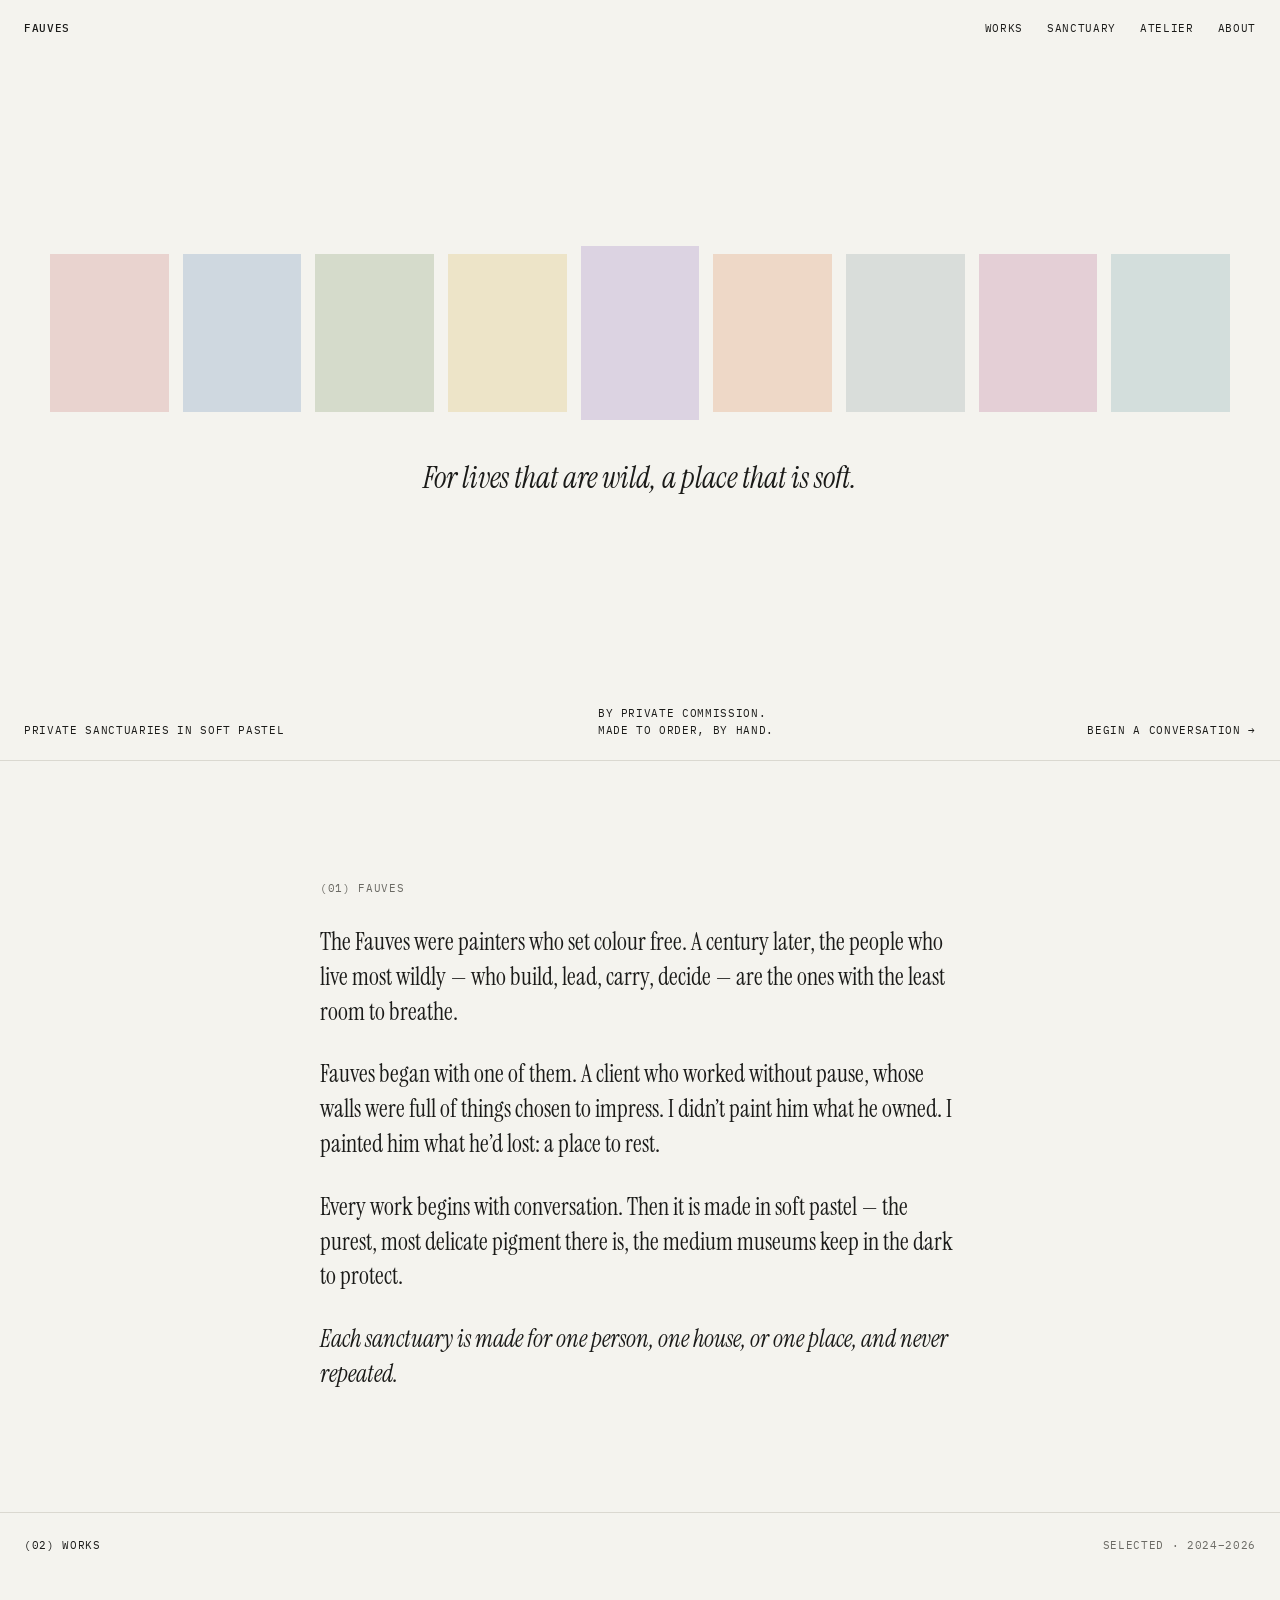
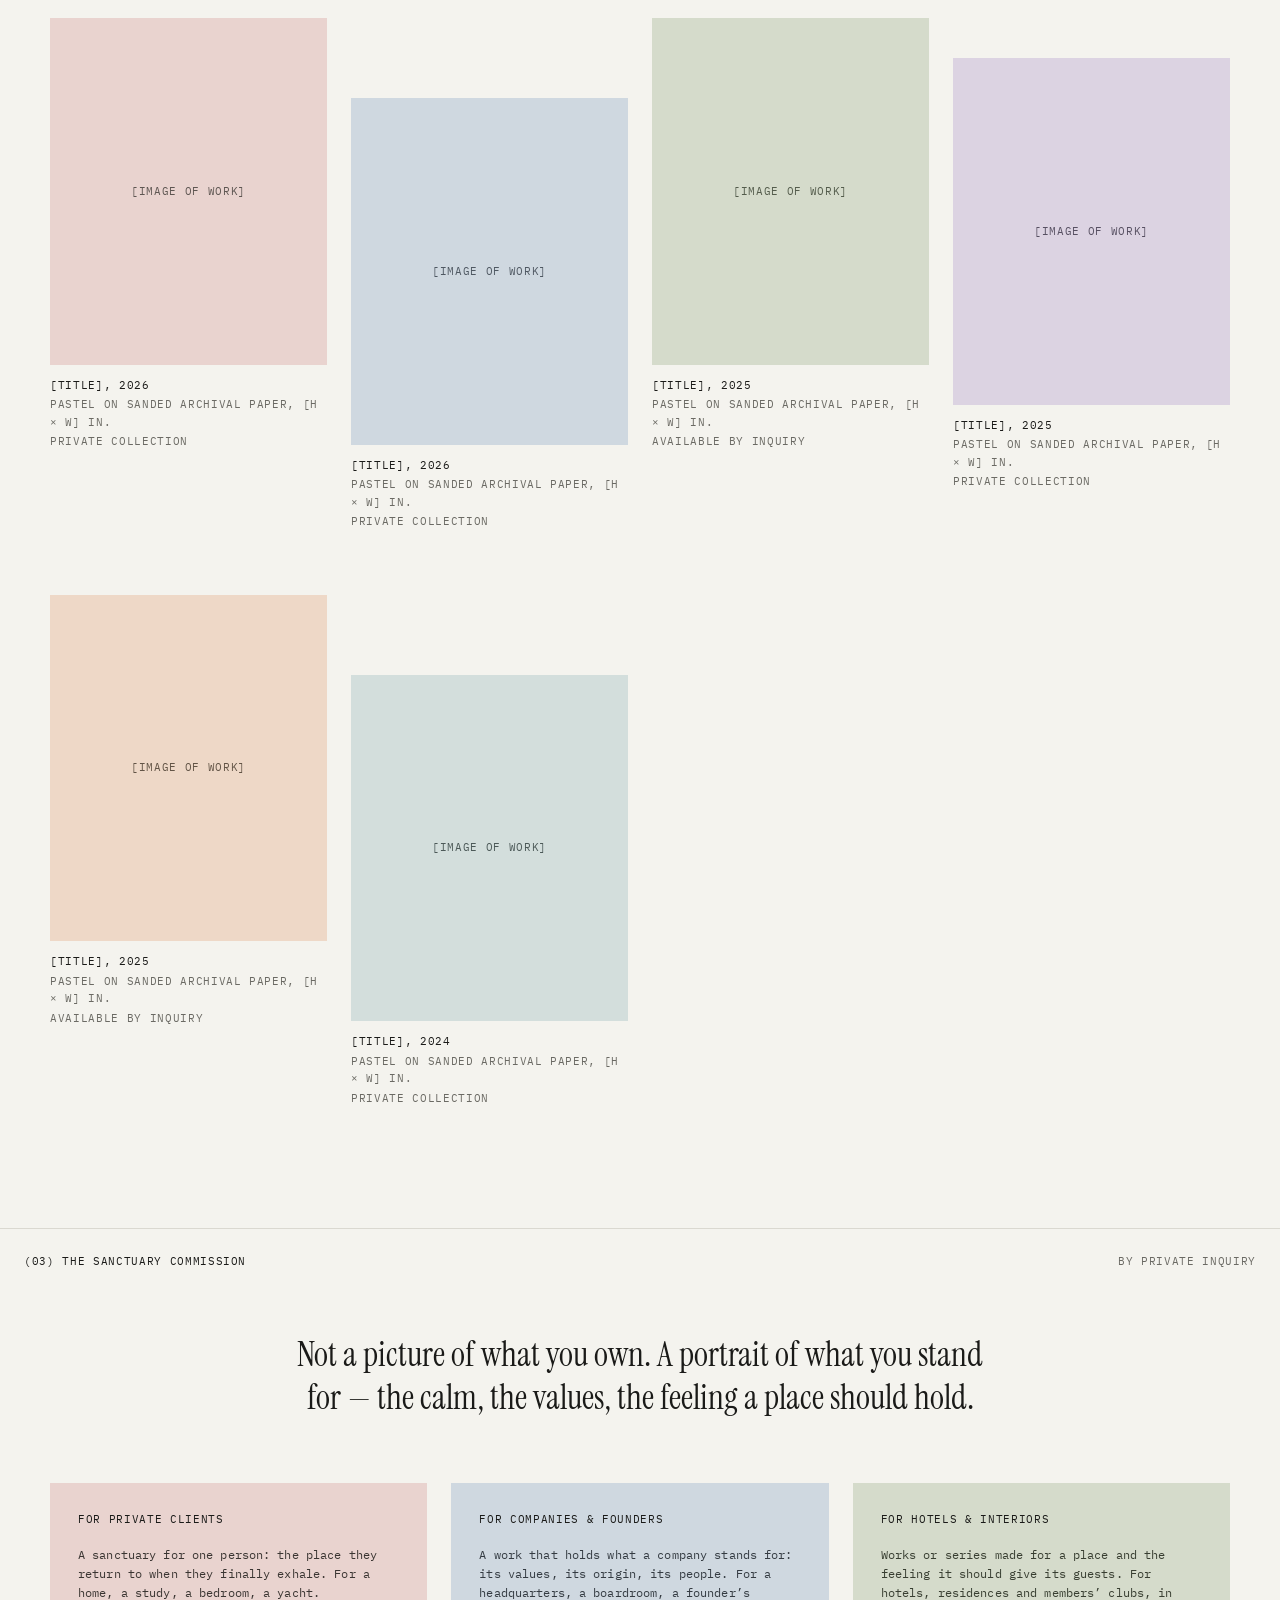
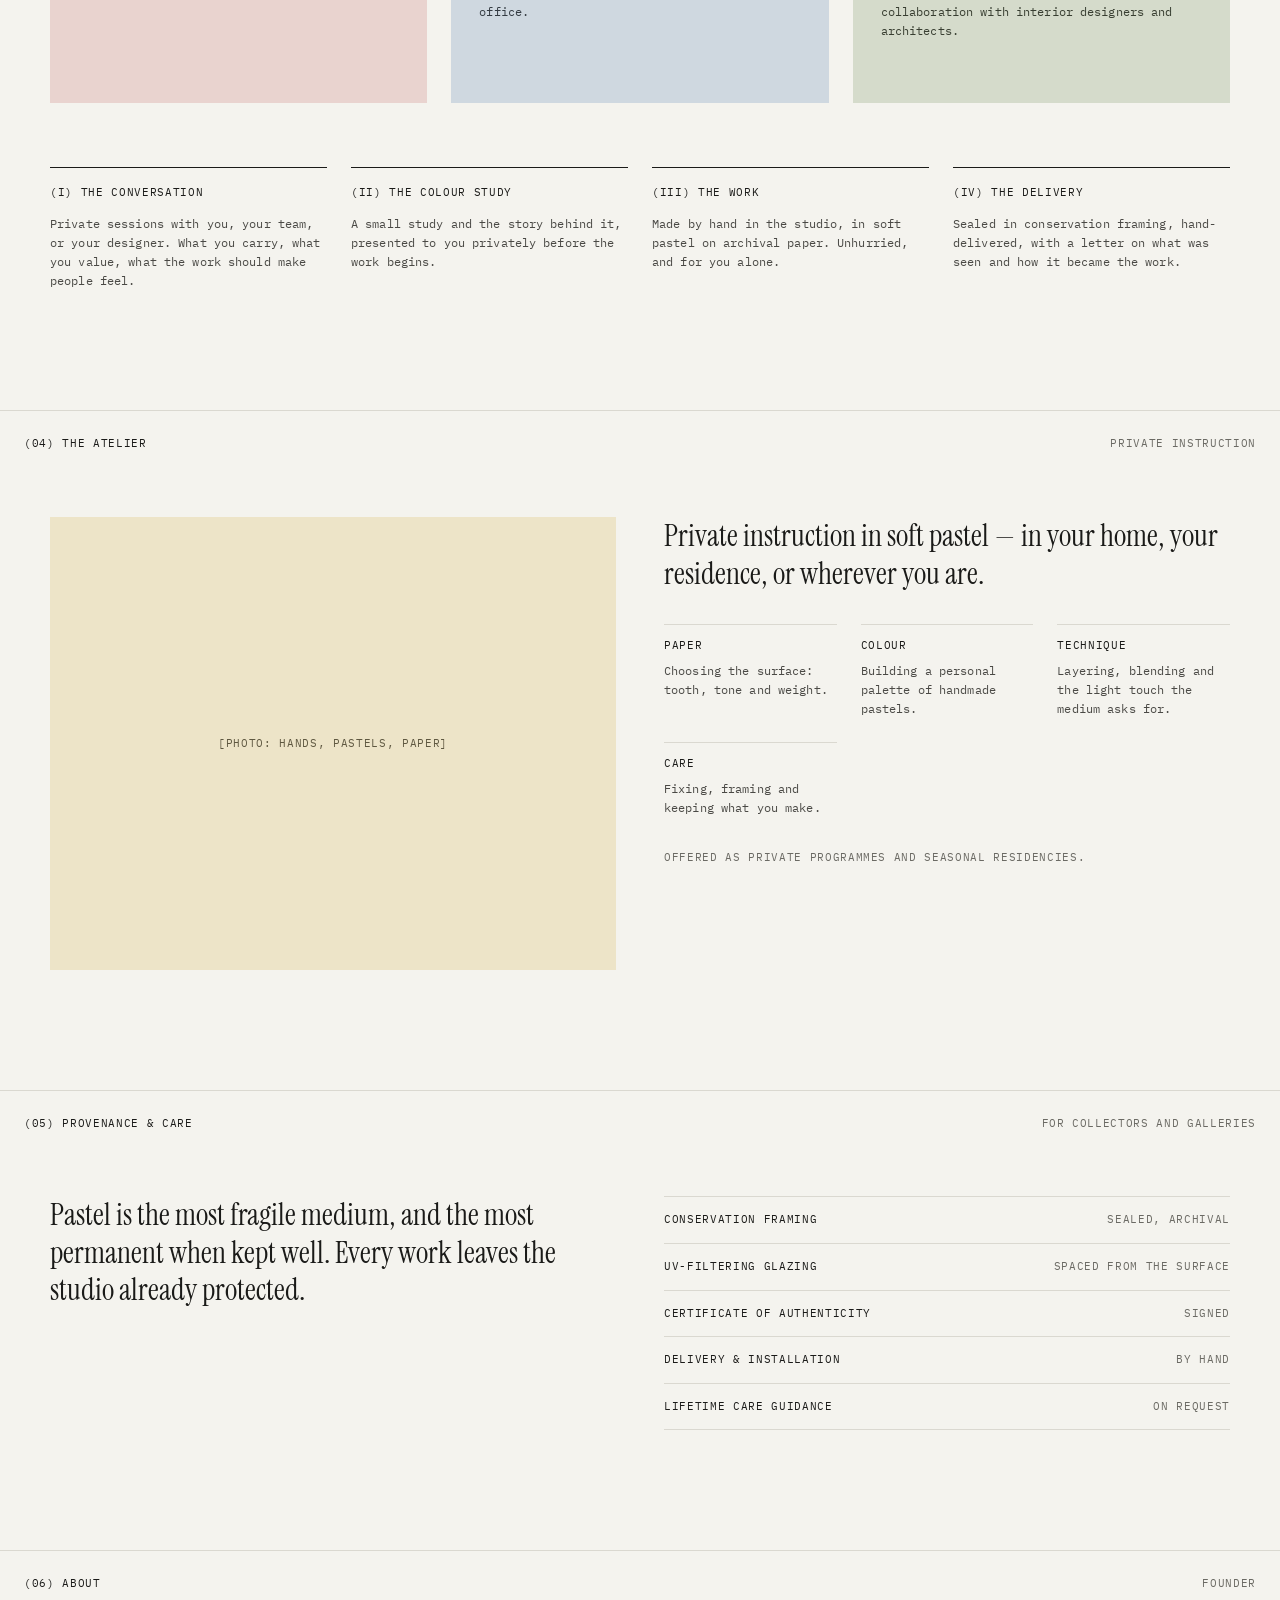
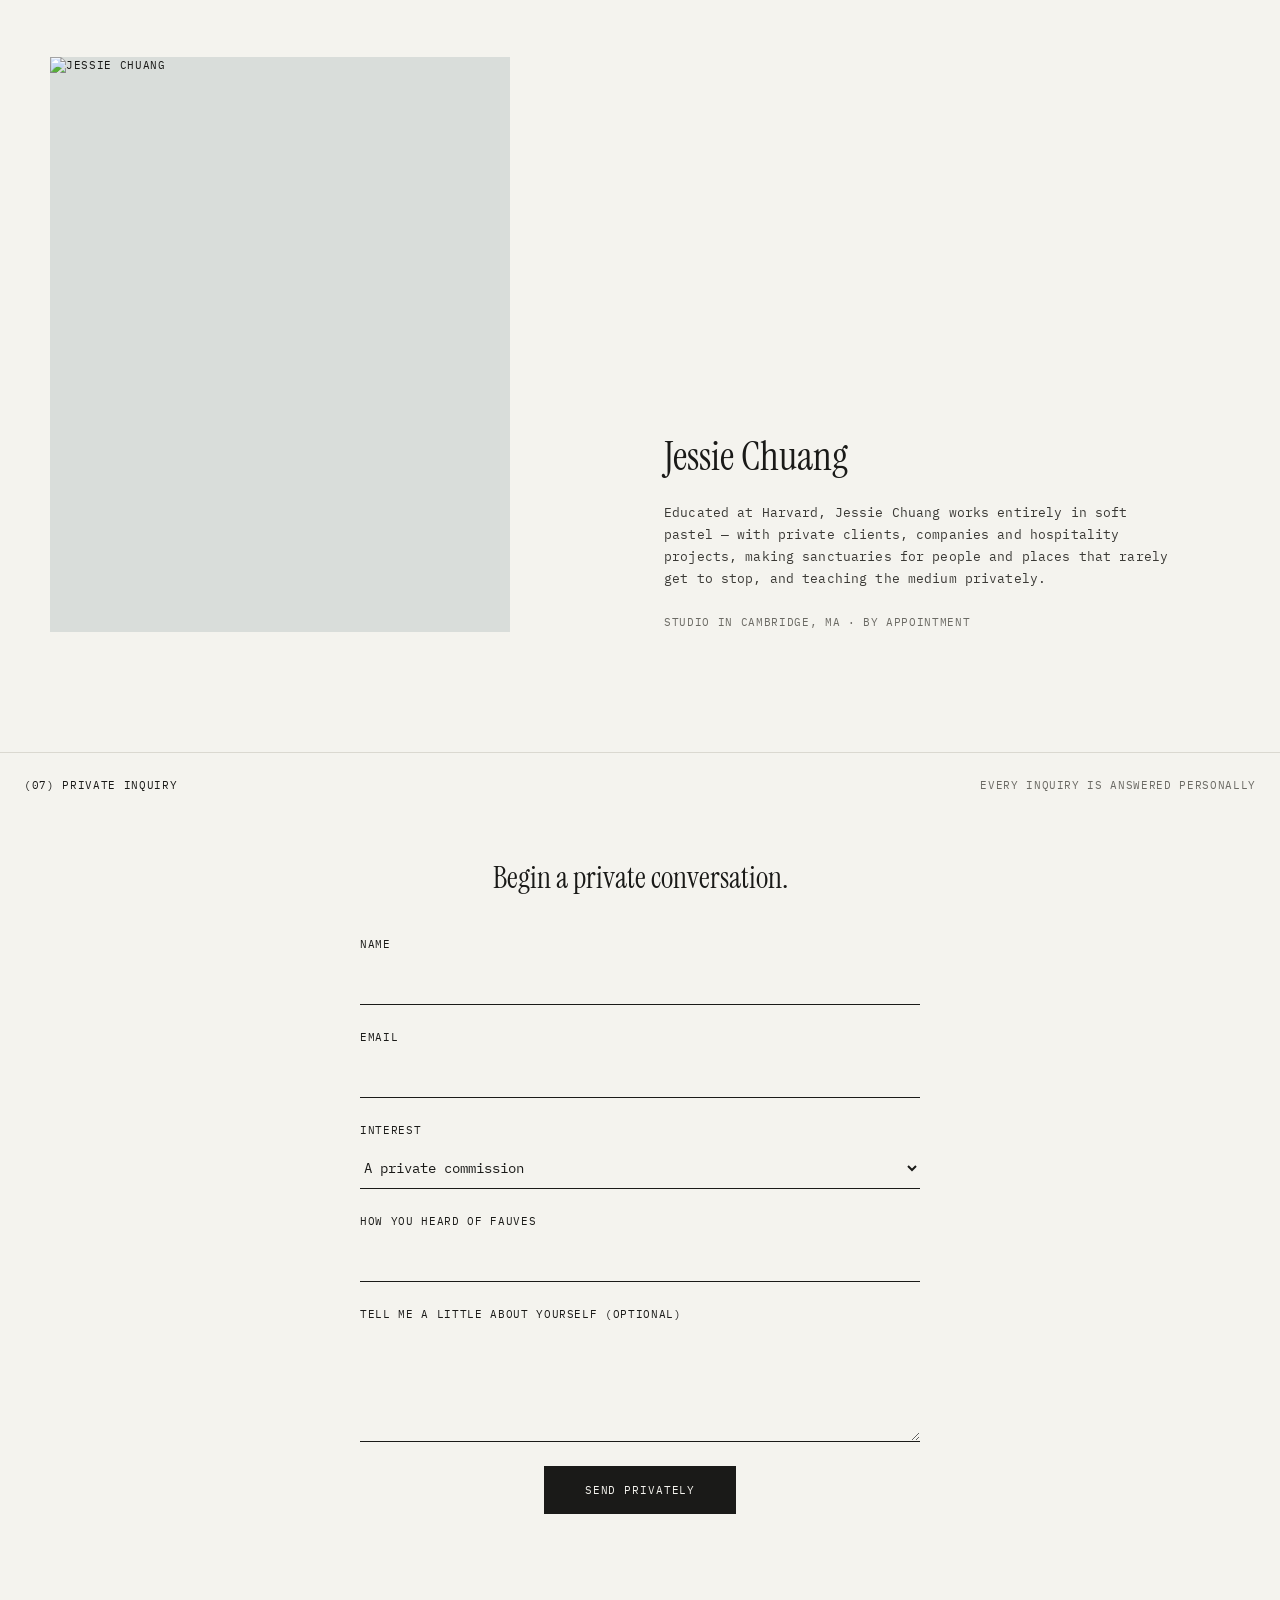
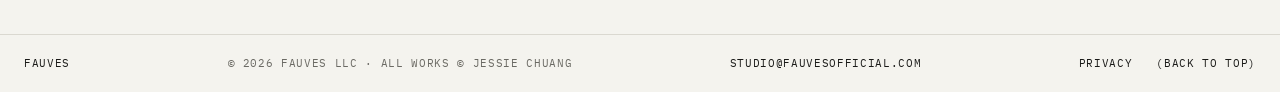
==== index.html @ 4abb0150 "Add files via upload" ====
<!doctype html>
<html lang="en">
<head>
<meta charset="utf-8">
<meta name="viewport" content="width=device-width, initial-scale=1">
<title>Fauves — Private sanctuaries in soft pastel</title>
<meta name="description" content="Fauves creates private sanctuaries in soft pastel, made by hand for people and places that rarely get to stop. By private commission. Studio in Cambridge, MA.">
<meta property="og:title" content="Fauves — Private sanctuaries in soft pastel">
<meta property="og:description" content="For lives that are wild, a place that is soft.">
<meta property="og:url" content="https://fauvesofficial.com">
<link rel="preconnect" href="https://fonts.googleapis.com">
<link rel="preconnect" href="https://fonts.gstatic.com" crossorigin>
<link rel="stylesheet" href="https://fonts.googleapis.com/css2?family=IBM+Plex+Mono:wght@400;500&amp;family=Instrument+Serif:ital@0;1&amp;display=swap">
<style>
body{margin:0;background:#F4F3EE}
html{scroll-behavior:smooth}
a{color:#1A1A18;text-decoration:none}a:hover{color:#6B6A64}
input,textarea,select{font:inherit;color:inherit}
input:focus,textarea:focus,select:focus{outline:1px solid #1A1A18;outline-offset:2px}
</style>
</head>
<body>
<div style="background: #F4F3EE; color: #1A1A18; font-family: 'IBM Plex Mono', ui-monospace, monospace; font-size: 11px; letter-spacing: 0.06em; text-transform: uppercase; line-height: 1.6; -webkit-font-smoothing: antialiased">

<!-- HERO -->
<header id="top" style="min-height: 760px; box-sizing: border-box; padding: 20px 24px; display: flex; flex-direction: column; justify-content: space-between; gap: 48px">
<nav aria-label="Primary" style="display: flex; flex-wrap: wrap; justify-content: space-between; align-items: center; gap: 16px">
<a href="#top" style="font-weight: 500">Fauves</a>
<div style="display: flex; flex-wrap: wrap; gap: 24px">
<a href="#works">Works</a>
<a href="#sanctuary">Sanctuary</a>
<a href="#atelier">Atelier</a>
<a href="#about">About</a>
</div>
</nav>

<div style="display: flex; flex-direction: column; align-items: center; gap: 40px">
<div style="width: 100%; max-width: 1180px; overflow-x: auto">
<div aria-label="Selected works" style="display: grid; grid-template-columns: repeat(9, minmax(72px, 1fr)); gap: 14px; align-items: center; min-width: 760px">
<div style="aspect-ratio: 3 / 4; background: #E9D3CF"></div>
<div style="aspect-ratio: 3 / 4; background: #CFD8E0"></div>
<div style="aspect-ratio: 3 / 4; background: #D5DBCB"></div>
<div style="aspect-ratio: 3 / 4; background: #EDE4C8"></div>
<div style="aspect-ratio: 3 / 4.4; background: #DCD3E2"></div>
<div style="aspect-ratio: 3 / 4; background: #EED8C7"></div>
<div style="aspect-ratio: 3 / 4; background: #D9DDDA"></div>
<div style="aspect-ratio: 3 / 4; background: #E4CFD6"></div>
<div style="aspect-ratio: 3 / 4; background: #D3DEDC"></div>
</div>
</div>
<p style="margin: 0; font-family: 'Instrument Serif', Georgia, serif; font-style: italic; font-size: 30px; letter-spacing: 0; text-transform: none; line-height: 1.2; text-align: center">For lives that are wild, a place that is soft.</p>
</div>

<div style="display: flex; flex-wrap: wrap; justify-content: space-between; align-items: flex-end; gap: 16px">
<span>Private sanctuaries in soft pastel</span>
<span style="max-width: 260px">By private commission.<br>Made to order, by hand.</span>
<a href="#inquire">Begin a conversation →</a>
</div>
</header>

<!-- STATEMENT -->
<section aria-labelledby="statement-h" style="border-top: 1px solid #DAD8D0; padding: 120px 24px; display: flex; justify-content: center">
<div style="max-width: 640px; display: flex; flex-direction: column; gap: 28px; text-transform: none; letter-spacing: 0; font-family: 'Instrument Serif', Georgia, serif; font-size: 24px; line-height: 1.45">
<h2 id="statement-h" style="margin: 0; font-family: 'IBM Plex Mono', monospace; font-size: 11px; font-weight: 400; letter-spacing: 0.06em; text-transform: uppercase; color: #6B6A64">(01) Fauves</h2>
<p style="margin: 0">The Fauves were painters who set colour free. A century later, the people who live most wildly — who build, lead, carry, decide — are the ones with the least room to breathe.</p>
<p style="margin: 0">Fauves began with one of them. A client who worked without pause, whose walls were full of things chosen to impress. I didn’t paint him what he owned. I painted him what he’d lost: a place to rest.</p>
<p style="margin: 0">Every work begins with conversation. Then it is made in soft pastel — the purest, most delicate pigment there is, the medium museums keep in the dark to protect.</p>
<p style="margin: 0; font-style: italic">Each sanctuary is made for one person, one house, or one place, and never repeated.</p>
</div>
</section>

<!-- WORKS -->
<section id="works" aria-labelledby="works-h" style="border-top: 1px solid #DAD8D0; padding: 24px 24px 120px; display: flex; flex-direction: column; gap: 64px">
<div style="display: flex; justify-content: space-between; flex-wrap: wrap; gap: 16px">
<h2 id="works-h" style="margin: 0; font-size: 11px; font-weight: 400">(02) Works</h2>
<span style="color: #6B6A64">Selected · 2024–2026</span>
</div>
<div style="display: grid; grid-template-columns: repeat(auto-fit, minmax(240px, 1fr)); gap: 64px 24px; max-width: 1180px; width: 100%; margin: 0 auto">
<figure style="margin: 0; display: flex; flex-direction: column; gap: 12px"><div style="aspect-ratio: 4 / 5; background: #E9D3CF; display: flex; align-items: center; justify-content: center; color: #5E5652">[Image of work]</div><figcaption style="display: flex; flex-direction: column; gap: 2px"><span>[Title], 2026</span><span style="color: #6B6A64">Pastel on sanded archival paper, [H × W] in.</span><span style="color: #6B6A64">Private Collection</span></figcaption></figure>
<figure style="margin: 0; display: flex; flex-direction: column; gap: 12px; padding-top: 80px"><div style="aspect-ratio: 4 / 5; background: #CFD8E0; display: flex; align-items: center; justify-content: center; color: #4F5862">[Image of work]</div><figcaption style="display: flex; flex-direction: column; gap: 2px"><span>[Title], 2026</span><span style="color: #6B6A64">Pastel on sanded archival paper, [H × W] in.</span><span style="color: #6B6A64">Private Collection</span></figcaption></figure>
<figure style="margin: 0; display: flex; flex-direction: column; gap: 12px"><div style="aspect-ratio: 4 / 5; background: #D5DBCB; display: flex; align-items: center; justify-content: center; color: #545C4C">[Image of work]</div><figcaption style="display: flex; flex-direction: column; gap: 2px"><span>[Title], 2025</span><span style="color: #6B6A64">Pastel on sanded archival paper, [H × W] in.</span><span style="color: #6B6A64">Available by inquiry</span></figcaption></figure>
<figure style="margin: 0; display: flex; flex-direction: column; gap: 12px; padding-top: 40px"><div style="aspect-ratio: 4 / 5; background: #DCD3E2; display: flex; align-items: center; justify-content: center; color: #575062">[Image of work]</div><figcaption style="display: flex; flex-direction: column; gap: 2px"><span>[Title], 2025</span><span style="color: #6B6A64">Pastel on sanded archival paper, [H × W] in.</span><span style="color: #6B6A64">Private Collection</span></figcaption></figure>
<figure style="margin: 0; display: flex; flex-direction: column; gap: 12px"><div style="aspect-ratio: 4 / 5; background: #EED8C7; display: flex; align-items: center; justify-content: center; color: #625446">[Image of work]</div><figcaption style="display: flex; flex-direction: column; gap: 2px"><span>[Title], 2025</span><span style="color: #6B6A64">Pastel on sanded archival paper, [H × W] in.</span><span style="color: #6B6A64">Available by inquiry</span></figcaption></figure>
<figure style="margin: 0; display: flex; flex-direction: column; gap: 12px; padding-top: 80px"><div style="aspect-ratio: 4 / 5; background: #D3DEDC; display: flex; align-items: center; justify-content: center; color: #4C5958">[Image of work]</div><figcaption style="display: flex; flex-direction: column; gap: 2px"><span>[Title], 2024</span><span style="color: #6B6A64">Pastel on sanded archival paper, [H × W] in.</span><span style="color: #6B6A64">Private Collection</span></figcaption></figure>
</div>
</section>

<!-- SANCTUARY COMMISSION -->
<section id="sanctuary" aria-labelledby="sanctuary-h" style="border-top: 1px solid #DAD8D0; padding: 24px 24px 120px; display: flex; flex-direction: column; gap: 64px">
<div style="display: flex; justify-content: space-between; flex-wrap: wrap; gap: 16px">
<h2 id="sanctuary-h" style="margin: 0; font-size: 11px; font-weight: 400">(03) The Sanctuary Commission</h2>
<span style="color: #6B6A64">By private inquiry</span>
</div>
<p style="margin: 0 auto; max-width: 720px; text-align: center; font-family: 'Instrument Serif', Georgia, serif; font-size: 34px; line-height: 1.25; letter-spacing: 0; text-transform: none">Not a picture of what you own. A portrait of what you stand for — the calm, the values, the feeling a place should hold.</p>
<div style="max-width: 1180px; width: 100%; margin: 0 auto; display: grid; grid-template-columns: repeat(auto-fit, minmax(260px, 1fr)); gap: 24px">
<div style="background: #E9D3CF; padding: 28px; display: flex; flex-direction: column; gap: 16px; min-height: 220px; box-sizing: border-box"><span>For Private Clients</span><span style="text-transform: none; letter-spacing: 0.01em; font-size: 12px; color: #3A3532">A sanctuary for one person: the place they return to when they finally exhale. For a home, a study, a bedroom, a yacht.</span></div>
<div style="background: #CFD8E0; padding: 28px; display: flex; flex-direction: column; gap: 16px; min-height: 220px; box-sizing: border-box"><span>For Companies &amp; Founders</span><span style="text-transform: none; letter-spacing: 0.01em; font-size: 12px; color: #343B42">A work that holds what a company stands for: its values, its origin, its people. For a headquarters, a boardroom, a founder’s office.</span></div>
<div style="background: #D5DBCB; padding: 28px; display: flex; flex-direction: column; gap: 16px; min-height: 220px; box-sizing: border-box"><span>For Hotels &amp; Interiors</span><span style="text-transform: none; letter-spacing: 0.01em; font-size: 12px; color: #383E31">Works or series made for a place and the feeling it should give its guests. For hotels, residences and members’ clubs, in collaboration with interior designers and architects.</span></div>
</div>
<ol style="list-style: none; margin: 0 auto; padding: 0; max-width: 1180px; width: 100%; display: grid; grid-template-columns: repeat(auto-fit, minmax(220px, 1fr)); gap: 24px">
<li style="border-top: 1px solid #1A1A18; padding-top: 16px; display: flex; flex-direction: column; gap: 12px"><span>(i) The Conversation</span><span style="text-transform: none; letter-spacing: 0.01em; color: #4A4945; font-size: 12px">Private sessions with you, your team, or your designer. What you carry, what you value, what the work should make people feel.</span></li>
<li style="border-top: 1px solid #1A1A18; padding-top: 16px; display: flex; flex-direction: column; gap: 12px"><span>(ii) The Colour Study</span><span style="text-transform: none; letter-spacing: 0.01em; color: #4A4945; font-size: 12px">A small study and the story behind it, presented to you privately before the work begins.</span></li>
<li style="border-top: 1px solid #1A1A18; padding-top: 16px; display: flex; flex-direction: column; gap: 12px"><span>(iii) The Work</span><span style="text-transform: none; letter-spacing: 0.01em; color: #4A4945; font-size: 12px">Made by hand in the studio, in soft pastel on archival paper. Unhurried, and for you alone.</span></li>
<li style="border-top: 1px solid #1A1A18; padding-top: 16px; display: flex; flex-direction: column; gap: 12px"><span>(iv) The Delivery</span><span style="text-transform: none; letter-spacing: 0.01em; color: #4A4945; font-size: 12px">Sealed in conservation framing, hand-delivered, with a letter on what was seen and how it became the work.</span></li>
</ol>
</section>

<!-- ATELIER -->
<section id="atelier" aria-labelledby="atelier-h" style="border-top: 1px solid #DAD8D0; padding: 24px 24px 120px; display: flex; flex-direction: column; gap: 64px">
<div style="display: flex; justify-content: space-between; flex-wrap: wrap; gap: 16px">
<h2 id="atelier-h" style="margin: 0; font-size: 11px; font-weight: 400">(04) The Atelier</h2>
<span style="color: #6B6A64">Private instruction</span>
</div>
<div style="max-width: 1180px; width: 100%; margin: 0 auto; display: grid; grid-template-columns: repeat(auto-fit, minmax(300px, 1fr)); gap: 48px; align-items: start">
<div style="aspect-ratio: 5 / 4; background: #EDE4C8; display: flex; align-items: center; justify-content: center; color: #5F5841">[Photo: hands, pastels, paper]</div>
<div style="display: flex; flex-direction: column; gap: 32px">
<p style="margin: 0; font-family: 'Instrument Serif', Georgia, serif; font-size: 30px; line-height: 1.25; letter-spacing: 0; text-transform: none">Private instruction in soft pastel — in your home, your residence, or wherever you are.</p>
<dl style="margin: 0; display: grid; grid-template-columns: repeat(auto-fit, minmax(160px, 1fr)); gap: 24px">
<div style="border-top: 1px solid #DAD8D0; padding-top: 12px"><dt>Paper</dt><dd style="margin: 6px 0 0; text-transform: none; letter-spacing: 0.01em; color: #4A4945; font-size: 12px">Choosing the surface: tooth, tone and weight.</dd></div>
<div style="border-top: 1px solid #DAD8D0; padding-top: 12px"><dt>Colour</dt><dd style="margin: 6px 0 0; text-transform: none; letter-spacing: 0.01em; color: #4A4945; font-size: 12px">Building a personal palette of handmade pastels.</dd></div>
<div style="border-top: 1px solid #DAD8D0; padding-top: 12px"><dt>Technique</dt><dd style="margin: 6px 0 0; text-transform: none; letter-spacing: 0.01em; color: #4A4945; font-size: 12px">Layering, blending and the light touch the medium asks for.</dd></div>
<div style="border-top: 1px solid #DAD8D0; padding-top: 12px"><dt>Care</dt><dd style="margin: 6px 0 0; text-transform: none; letter-spacing: 0.01em; color: #4A4945; font-size: 12px">Fixing, framing and keeping what you make.</dd></div>
</dl>
<span style="color: #6B6A64">Offered as private programmes and seasonal residencies.</span>
</div>
</div>
</section>

<!-- PROVENANCE & CARE -->
<section id="care" aria-labelledby="care-h" style="border-top: 1px solid #DAD8D0; padding: 24px 24px 120px; display: flex; flex-direction: column; gap: 64px">
<div style="display: flex; justify-content: space-between; flex-wrap: wrap; gap: 16px">
<h2 id="care-h" style="margin: 0; font-size: 11px; font-weight: 400">(05) Provenance &amp; Care</h2>
<span style="color: #6B6A64">For collectors and galleries</span>
</div>
<div style="max-width: 1180px; width: 100%; margin: 0 auto; display: grid; grid-template-columns: repeat(auto-fit, minmax(300px, 1fr)); gap: 48px">
<p style="margin: 0; font-family: 'Instrument Serif', Georgia, serif; font-size: 30px; line-height: 1.25; letter-spacing: 0; text-transform: none">Pastel is the most fragile medium, and the most permanent when kept well. Every work leaves the studio already protected.</p>
<ul style="list-style: none; margin: 0; padding: 0; display: flex; flex-direction: column">
<li style="border-top: 1px solid #DAD8D0; padding: 14px 0; display: flex; justify-content: space-between; gap: 16px"><span>Conservation framing</span><span style="color: #6B6A64; text-align: right">Sealed, archival</span></li>
<li style="border-top: 1px solid #DAD8D0; padding: 14px 0; display: flex; justify-content: space-between; gap: 16px"><span>UV-filtering glazing</span><span style="color: #6B6A64; text-align: right">Spaced from the surface</span></li>
<li style="border-top: 1px solid #DAD8D0; padding: 14px 0; display: flex; justify-content: space-between; gap: 16px"><span>Certificate of authenticity</span><span style="color: #6B6A64; text-align: right">Signed</span></li>
<li style="border-top: 1px solid #DAD8D0; padding: 14px 0; display: flex; justify-content: space-between; gap: 16px"><span>Delivery &amp; installation</span><span style="color: #6B6A64; text-align: right">By hand</span></li>
<li style="border-top: 1px solid #DAD8D0; border-bottom: 1px solid #DAD8D0; padding: 14px 0; display: flex; justify-content: space-between; gap: 16px"><span>Lifetime care guidance</span><span style="color: #6B6A64; text-align: right">On request</span></li>
</ul>
</div>
</section>

<!-- ABOUT -->
<section id="about" aria-labelledby="about-h" style="border-top: 1px solid #DAD8D0; padding: 24px 24px 120px; display: flex; flex-direction: column; gap: 64px">
<div style="display: flex; justify-content: space-between; flex-wrap: wrap; gap: 16px">
<h2 id="about-h" style="margin: 0; font-size: 11px; font-weight: 400">(06) About</h2>
<span style="color: #6B6A64">Founder</span>
</div>
<div style="max-width: 1180px; width: 100%; margin: 0 auto; display: grid; grid-template-columns: repeat(auto-fit, minmax(300px, 1fr)); gap: 48px; align-items: end">
<img src="images/portrait.webp" alt="Jessie Chuang" style="aspect-ratio: 4 / 5; max-width: 460px; width: 100%; object-fit: cover; background: #D9DDDA; display: block">
<div style="display: flex; flex-direction: column; gap: 24px; max-width: 520px">
<p style="margin: 0; font-family: 'Instrument Serif', Georgia, serif; font-size: 40px; line-height: 1.1; letter-spacing: 0; text-transform: none">Jessie Chuang</p>
<p style="margin: 0; text-transform: none; letter-spacing: 0.01em; font-size: 13px; line-height: 1.7; color: #3A3935">Educated at Harvard, Jessie Chuang works entirely in soft pastel — with private clients, companies and hospitality projects, making sanctuaries for people and places that rarely get to stop, and teaching the medium privately.</p>
<span style="color: #6B6A64">Studio in Cambridge, MA · By appointment</span>
</div>
</div>
</section>

<!-- INQUIRE -->
<section id="inquire" aria-labelledby="inquire-h" style="border-top: 1px solid #DAD8D0; padding: 24px 24px 120px; display: flex; flex-direction: column; gap: 64px">
<div style="display: flex; justify-content: space-between; flex-wrap: wrap; gap: 16px">
<h2 id="inquire-h" style="margin: 0; font-size: 11px; font-weight: 400">(07) Private Inquiry</h2>
<span style="color: #6B6A64">Every inquiry is answered personally</span>
</div>
<div style="max-width: 560px; width: 100%; margin: 0 auto; display: flex; flex-direction: column; gap: 40px">
<p style="margin: 0; text-align: center; font-family: 'Instrument Serif', Georgia, serif; font-size: 30px; line-height: 1.25; letter-spacing: 0; text-transform: none">Begin a private conversation.</p>
<!-- Replace YOUR_FORM_ID with the ID from formspree.io to receive inquiries by email -->
<form id="inquiry-form" action="https://formspree.io/f/YOUR_FORM_ID" method="POST" style="display: flex; flex-direction: column; gap: 24px">
<label style="display: flex; flex-direction: column; gap: 8px">Name<input type="text" name="name" autocomplete="name" required style="border: 0; border-bottom: 1px solid #1A1A18; background: transparent; padding: 10px 0; font-size: 14px; text-transform: none; letter-spacing: 0"></label>
<label style="display: flex; flex-direction: column; gap: 8px">Email<input type="email" name="email" autocomplete="email" required style="border: 0; border-bottom: 1px solid #1A1A18; background: transparent; padding: 10px 0; font-size: 14px; text-transform: none; letter-spacing: 0"></label>
<label style="display: flex; flex-direction: column; gap: 8px">Interest<select name="interest" style="border: 0; border-bottom: 1px solid #1A1A18; background: transparent; padding: 10px 0; font-size: 14px; text-transform: none; letter-spacing: 0"><option>A private commission</option><option>A commission for a company</option><option>A hotel, residence or interior project</option><option>The Atelier</option><option>An available work</option><option>Gallery or press</option></select></label>
<label style="display: flex; flex-direction: column; gap: 8px">How you heard of Fauves<input type="text" name="referral" style="border: 0; border-bottom: 1px solid #1A1A18; background: transparent; padding: 10px 0; font-size: 14px; text-transform: none; letter-spacing: 0"></label>
<label style="display: flex; flex-direction: column; gap: 8px">Tell me a little about yourself (optional)<textarea name="message" rows="4" style="border: 0; border-bottom: 1px solid #1A1A18; background: transparent; padding: 10px 0; font-size: 14px; text-transform: none; letter-spacing: 0; resize: vertical"></textarea></label>
<button type="submit" style="align-self: center; min-height: 48px; padding: 0 40px; border: 1px solid #1A1A18; background: #1A1A18; color: #F4F3EE; font-family: 'IBM Plex Mono', monospace; font-size: 11px; letter-spacing: 0.08em; text-transform: uppercase; cursor: pointer">Send privately</button>
</form>
<p id="inquiry-thanks" hidden style="margin: 0; text-align: center; color: #4A4945">Thank you. Your note has been received and will be answered personally.</p>
</div>
</section>

<!-- FOOTER -->
<footer style="border-top: 1px solid #DAD8D0; padding: 20px 24px; display: flex; flex-wrap: wrap; justify-content: space-between; gap: 16px">
<span>Fauves</span>
<span style="color: #6B6A64">© 2026 Fauves LLC · All works © Jessie Chuang</span>
<a href="mailto:studio@fauvesofficial.com">studio@fauvesofficial.com</a>
<div style="display: flex; gap: 24px"><a href="#top">Privacy</a><a href="#top">(Back to top)</a></div>
</footer>

</div>
<script>
(function () {
  var form = document.getElementById('inquiry-form');
  var thanks = document.getElementById('inquiry-thanks');
  if (!form || form.action.indexOf('YOUR_FORM_ID') !== -1) return;
  form.addEventListener('submit', function (e) {
    e.preventDefault();
    fetch(form.action, { method: 'POST', body: new FormData(form), headers: { Accept: 'application/json' } })
      .then(function (r) { if (r.ok) { form.hidden = true; thanks.hidden = false; } else { form.submit(); } })
      .catch(function () { form.submit(); });
  });
})();
</script>
</body>
</html>
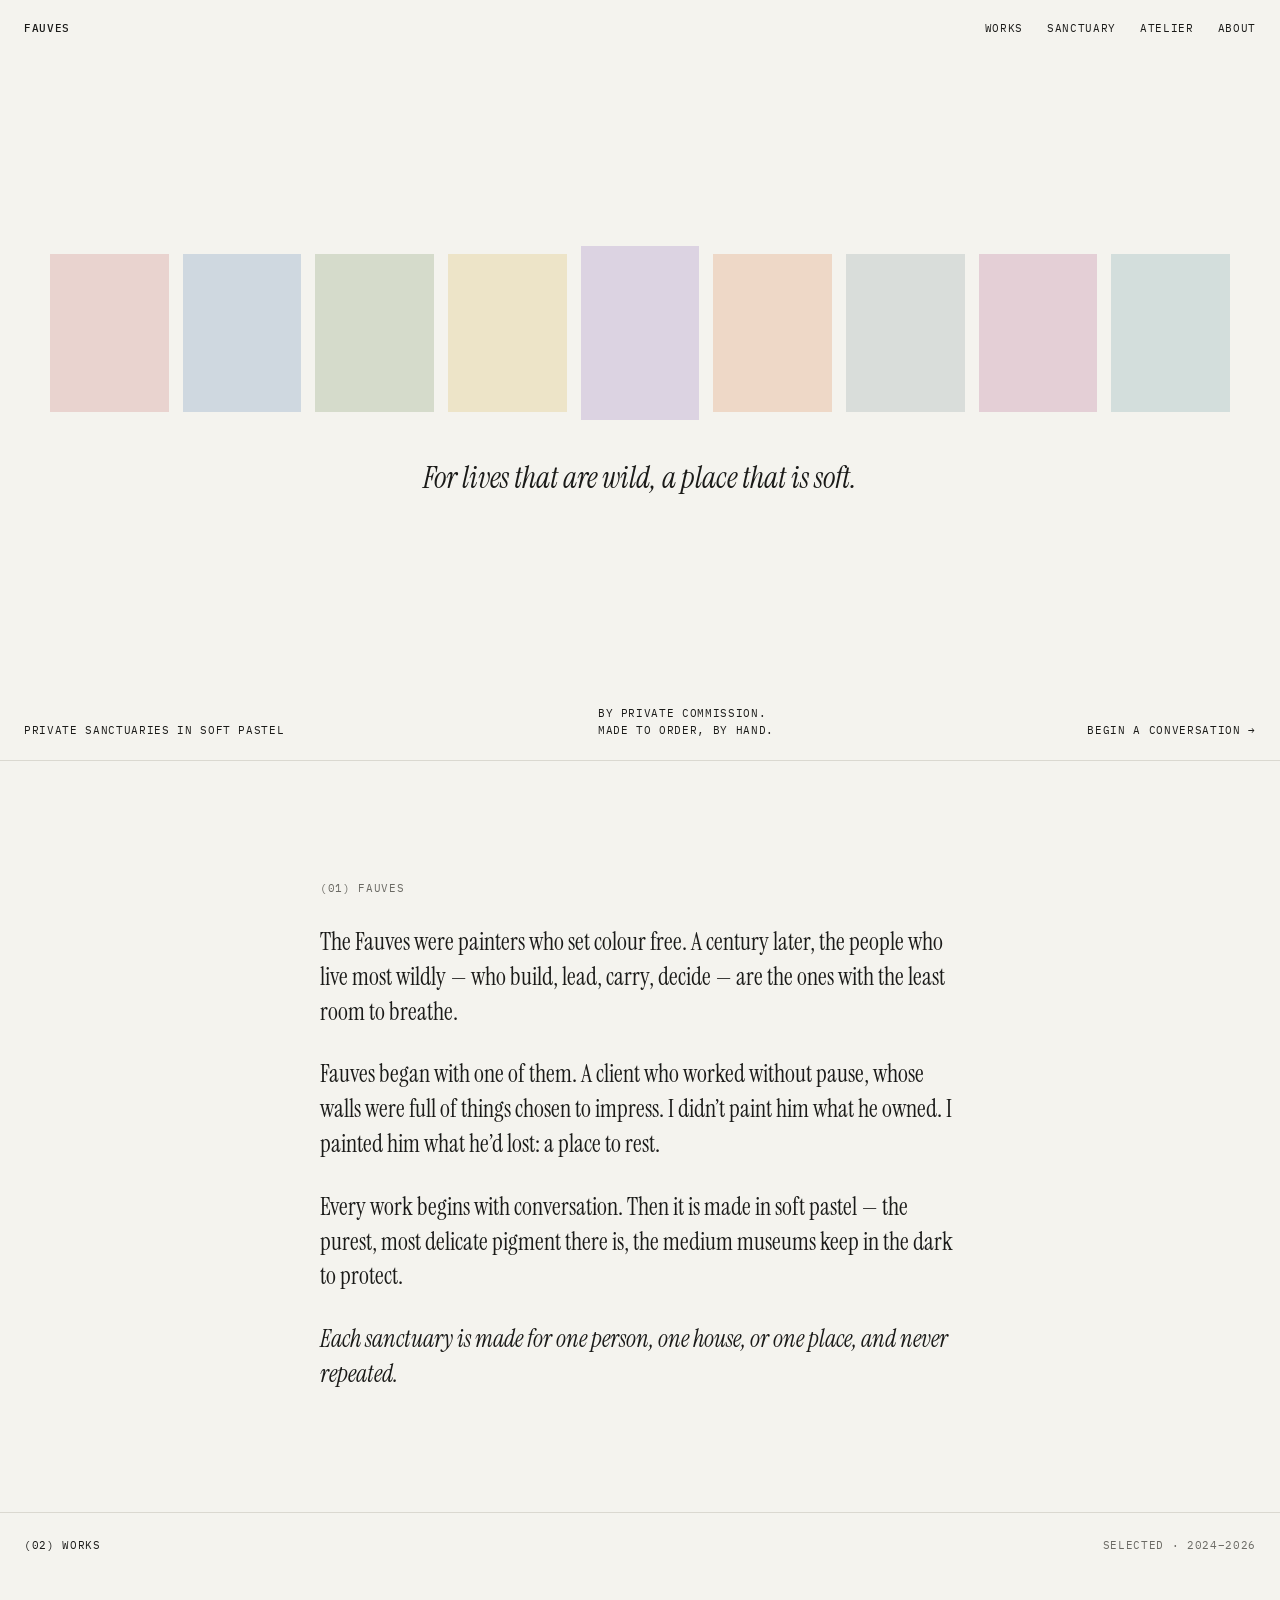
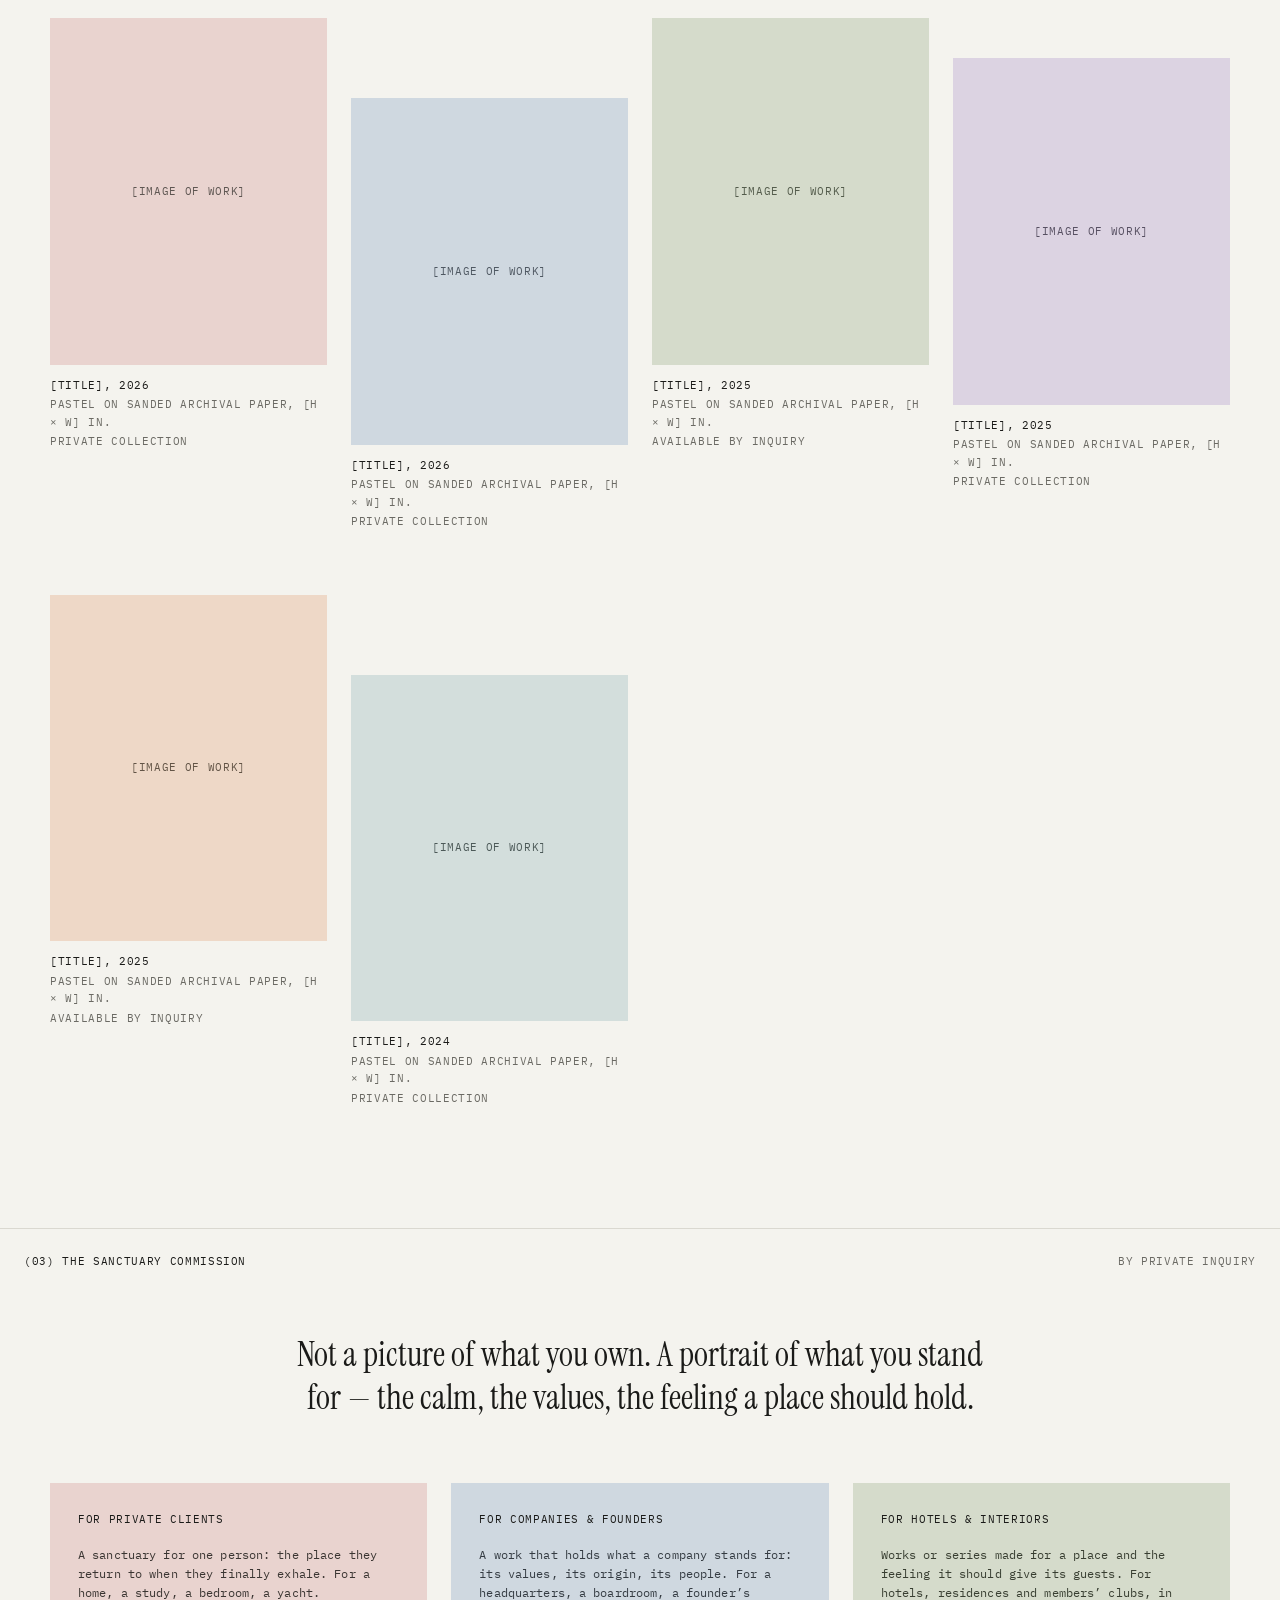
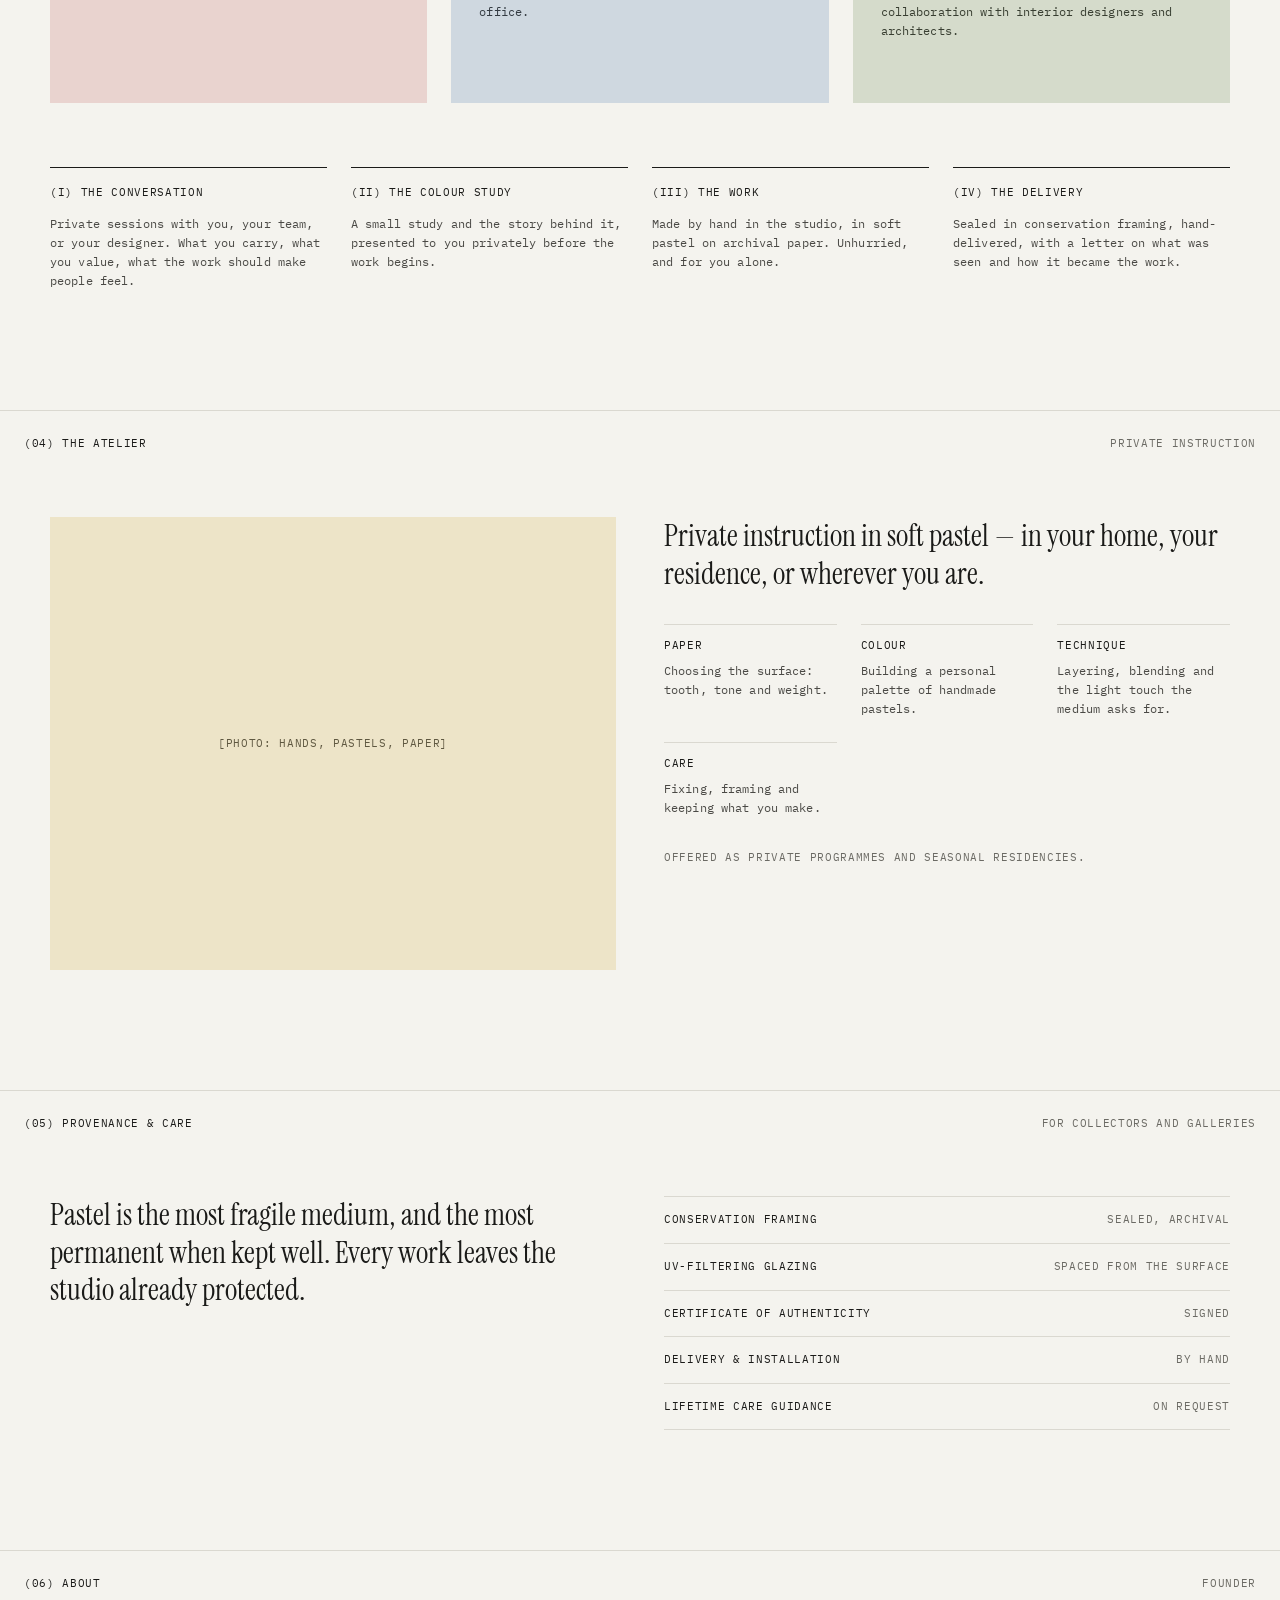
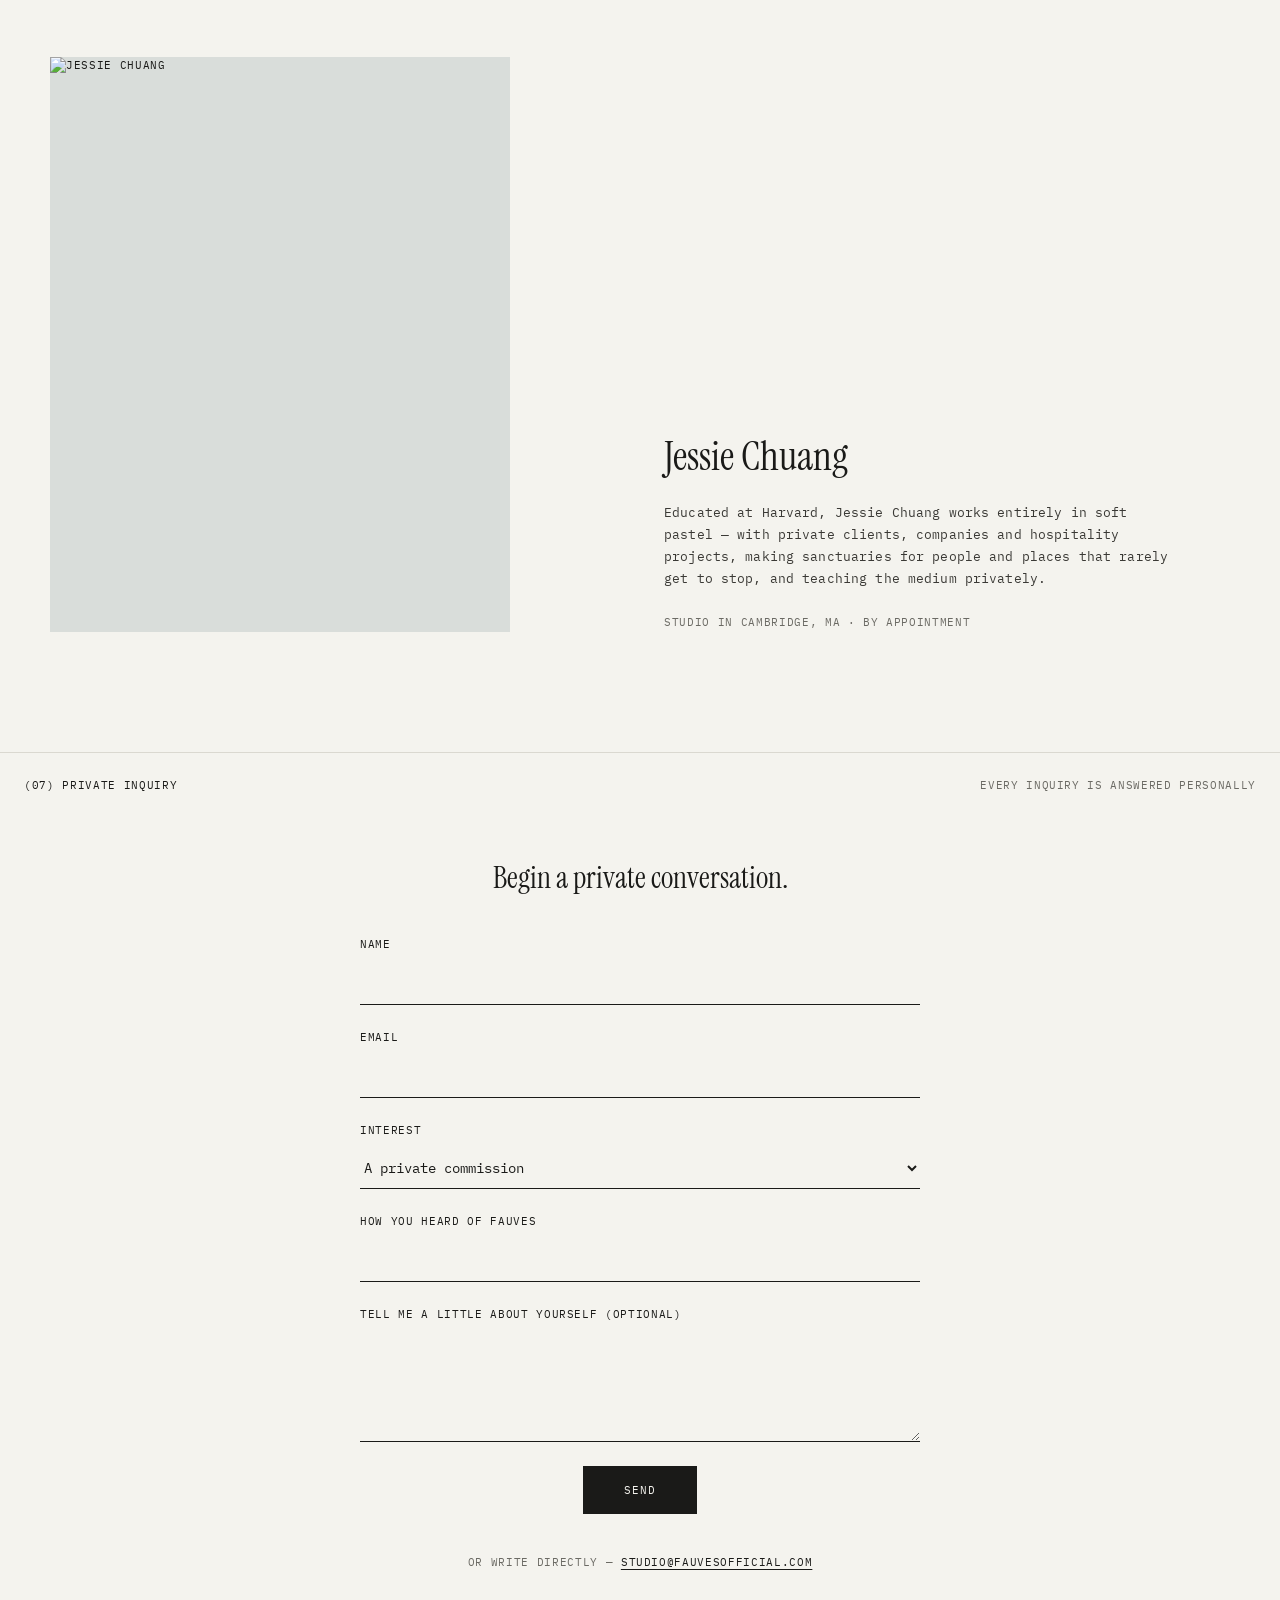
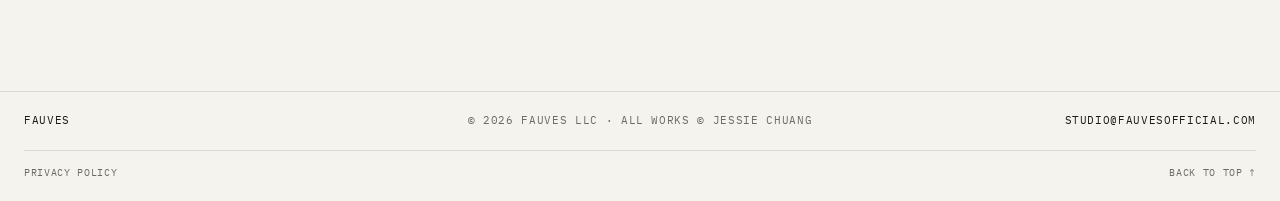
==== commit 1bcdb567: "Add files via upload" ====
--- a/index.html
+++ b/index.html
@@ -175,18 +175,24 @@
 <label style="display: flex; flex-direction: column; gap: 8px">Interest<select name="interest" style="border: 0; border-bottom: 1px solid #1A1A18; background: transparent; padding: 10px 0; font-size: 14px; text-transform: none; letter-spacing: 0"><option>A private commission</option><option>A commission for a company</option><option>A hotel, residence or interior project</option><option>The Atelier</option><option>An available work</option><option>Gallery or press</option></select></label>
 <label style="display: flex; flex-direction: column; gap: 8px">How you heard of Fauves<input type="text" name="referral" style="border: 0; border-bottom: 1px solid #1A1A18; background: transparent; padding: 10px 0; font-size: 14px; text-transform: none; letter-spacing: 0"></label>
 <label style="display: flex; flex-direction: column; gap: 8px">Tell me a little about yourself (optional)<textarea name="message" rows="4" style="border: 0; border-bottom: 1px solid #1A1A18; background: transparent; padding: 10px 0; font-size: 14px; text-transform: none; letter-spacing: 0; resize: vertical"></textarea></label>
-<button type="submit" style="align-self: center; min-height: 48px; padding: 0 40px; border: 1px solid #1A1A18; background: #1A1A18; color: #F4F3EE; font-family: 'IBM Plex Mono', monospace; font-size: 11px; letter-spacing: 0.08em; text-transform: uppercase; cursor: pointer">Send privately</button>
+<button type="submit" style="align-self: center; min-height: 48px; padding: 0 40px; border: 1px solid #1A1A18; background: #1A1A18; color: #F4F3EE; font-family: 'IBM Plex Mono', monospace; font-size: 11px; letter-spacing: 0.08em; text-transform: uppercase; cursor: pointer">Send</button>
 </form>
 <p id="inquiry-thanks" hidden style="margin: 0; text-align: center; color: #4A4945">Thank you. Your note has been received and will be answered personally.</p>
+<p style="margin: 0; text-align: center; color: #6B6A64">Or write directly — <a href="mailto:studio@fauvesofficial.com" style="text-decoration: underline; text-underline-offset: 3px">studio@fauvesofficial.com</a></p>
 </div>
 </section>
 
 <!-- FOOTER -->
-<footer style="border-top: 1px solid #DAD8D0; padding: 20px 24px; display: flex; flex-wrap: wrap; justify-content: space-between; gap: 16px">
-<span>Fauves</span>
-<span style="color: #6B6A64">© 2026 Fauves LLC · All works © Jessie Chuang</span>
-<a href="mailto:studio@fauvesofficial.com">studio@fauvesofficial.com</a>
-<div style="display: flex; gap: 24px"><a href="#top">Privacy</a><a href="#top">(Back to top)</a></div>
+<footer style="border-top: 1px solid #DAD8D0; padding: 0 24px; display: flex; flex-direction: column">
+<div style="padding: 20px 0; display: grid; grid-template-columns: minmax(0, 1fr) auto minmax(0, 1fr); align-items: center; gap: 16px">
+<span style="justify-self: start">Fauves</span>
+<span style="color: #6B6A64; text-align: center">© 2026 Fauves LLC · All works © Jessie Chuang</span>
+<a href="mailto:studio@fauvesofficial.com" style="justify-self: end; text-align: right">studio@fauvesofficial.com</a>
+</div>
+<div style="border-top: 1px solid #DAD8D0; padding: 14px 0 20px; display: flex; flex-wrap: wrap; justify-content: space-between; gap: 16px; font-size: 10px; color: #6B6A64">
+<a href="#top" style="color: #6B6A64">Privacy Policy</a>
+<a href="#top" style="color: #6B6A64">Back to top ↑</a>
+</div>
 </footer>
 
 </div>
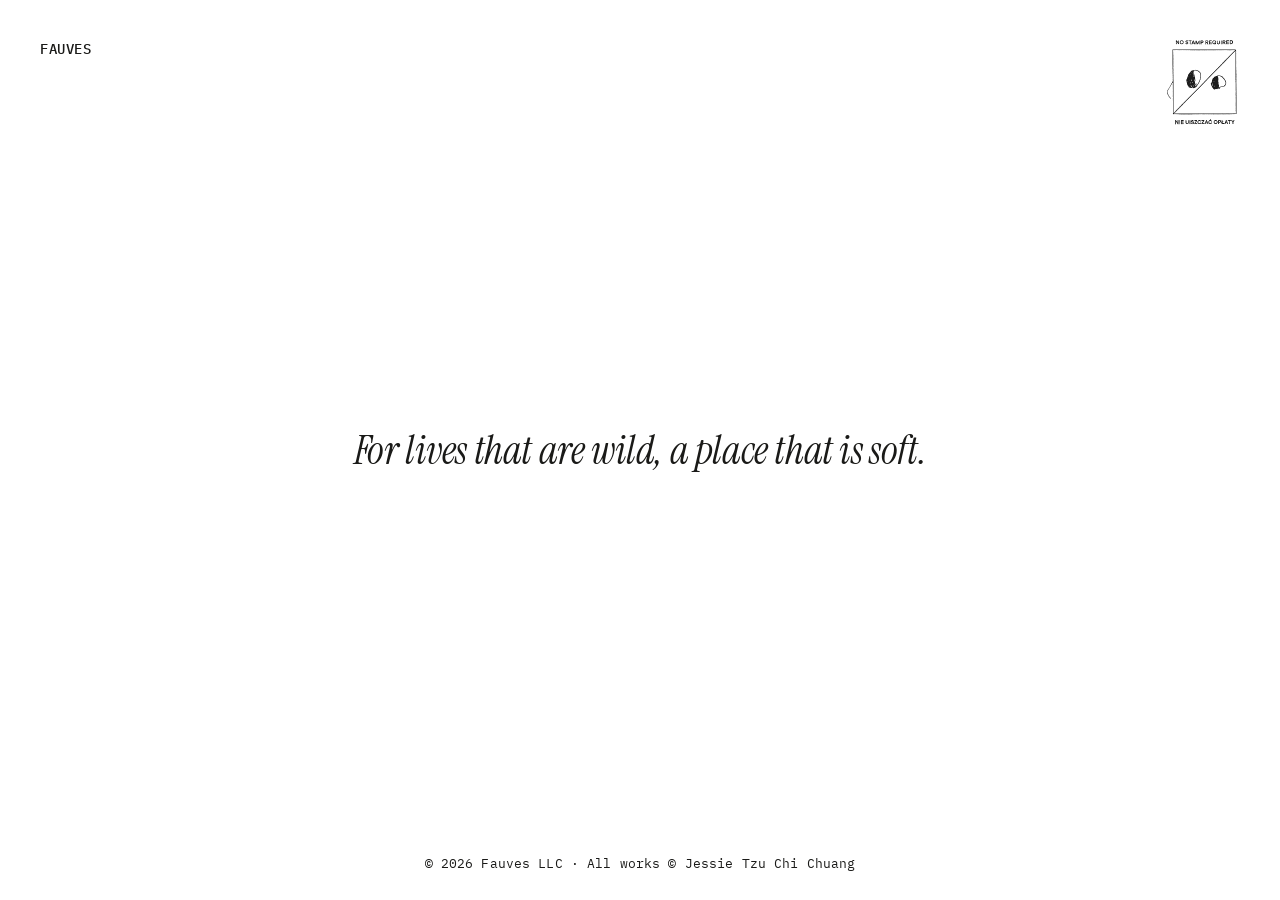
==== commit 25eb8cb6: "Add files via upload" ====
--- a/index.html
+++ b/index.html
@@ -4,210 +4,30 @@
 <meta charset="utf-8">
 <meta name="viewport" content="width=device-width, initial-scale=1">
 <title>Fauves — Private sanctuaries in soft pastel</title>
-<meta name="description" content="Fauves creates private sanctuaries in soft pastel, made by hand for people and places that rarely get to stop. By private commission. Studio in Cambridge, MA.">
-<meta property="og:title" content="Fauves — Private sanctuaries in soft pastel">
-<meta property="og:description" content="For lives that are wild, a place that is soft.">
-<meta property="og:url" content="https://fauvesofficial.com">
+<meta name="description" content="Fauves creates private sanctuaries in soft pastel. By invitation or introduction. Studio in Cambridge, MA.">
 <link rel="preconnect" href="https://fonts.googleapis.com">
 <link rel="preconnect" href="https://fonts.gstatic.com" crossorigin>
 <link rel="stylesheet" href="https://fonts.googleapis.com/css2?family=IBM+Plex+Mono:wght@400;500&amp;family=Instrument+Serif:ital@0;1&amp;display=swap">
-<style>
-body{margin:0;background:#F4F3EE}
-html{scroll-behavior:smooth}
-a{color:#1A1A18;text-decoration:none}a:hover{color:#6B6A64}
-input,textarea,select{font:inherit;color:inherit}
-input:focus,textarea:focus,select:focus{outline:1px solid #1A1A18;outline-offset:2px}
-</style>
+<link rel="stylesheet" href="/site.css">
 </head>
 <body>
-<div style="background: #F4F3EE; color: #1A1A18; font-family: 'IBM Plex Mono', ui-monospace, monospace; font-size: 11px; letter-spacing: 0.06em; text-transform: uppercase; line-height: 1.6; -webkit-font-smoothing: antialiased">
-
-<!-- HERO -->
-<header id="top" style="min-height: 760px; box-sizing: border-box; padding: 20px 24px; display: flex; flex-direction: column; justify-content: space-between; gap: 48px">
-<nav aria-label="Primary" style="display: flex; flex-wrap: wrap; justify-content: space-between; align-items: center; gap: 16px">
-<a href="#top" style="font-weight: 500">Fauves</a>
-<div style="display: flex; flex-wrap: wrap; gap: 24px">
-<a href="#works">Works</a>
-<a href="#sanctuary">Sanctuary</a>
-<a href="#atelier">Atelier</a>
-<a href="#about">About</a>
-</div>
+<div class="page">
+<header class="top">
+<a class="logo" href="/">Fauves</a>
+<div class="menu-wrap">
+<button class="stamp" type="button" aria-expanded="false" aria-controls="menu" aria-label="Menu"><img src="/stamp.png" alt=""></button>
+<nav class="menu" id="menu" aria-label="Primary">
+<a href="/works.html">Works</a>
+<a href="/about.html">About</a>
+<a href="/apply.html">Apply</a>
 </nav>
-
-<div style="display: flex; flex-direction: column; align-items: center; gap: 40px">
-<div style="width: 100%; max-width: 1180px; overflow-x: auto">
-<div aria-label="Selected works" style="display: grid; grid-template-columns: repeat(9, minmax(72px, 1fr)); gap: 14px; align-items: center; min-width: 760px">
-<div style="aspect-ratio: 3 / 4; background: #E9D3CF"></div>
-<div style="aspect-ratio: 3 / 4; background: #CFD8E0"></div>
-<div style="aspect-ratio: 3 / 4; background: #D5DBCB"></div>
-<div style="aspect-ratio: 3 / 4; background: #EDE4C8"></div>
-<div style="aspect-ratio: 3 / 4.4; background: #DCD3E2"></div>
-<div style="aspect-ratio: 3 / 4; background: #EED8C7"></div>
-<div style="aspect-ratio: 3 / 4; background: #D9DDDA"></div>
-<div style="aspect-ratio: 3 / 4; background: #E4CFD6"></div>
-<div style="aspect-ratio: 3 / 4; background: #D3DEDC"></div>
-</div>
-</div>
-<p style="margin: 0; font-family: 'Instrument Serif', Georgia, serif; font-style: italic; font-size: 30px; letter-spacing: 0; text-transform: none; line-height: 1.2; text-align: center">For lives that are wild, a place that is soft.</p>
-</div>
-
-<div style="display: flex; flex-wrap: wrap; justify-content: space-between; align-items: flex-end; gap: 16px">
-<span>Private sanctuaries in soft pastel</span>
-<span style="max-width: 260px">By private commission.<br>Made to order, by hand.</span>
-<a href="#inquire">Begin a conversation →</a>
 </div>
 </header>
-
-<!-- STATEMENT -->
-<section aria-labelledby="statement-h" style="border-top: 1px solid #DAD8D0; padding: 120px 24px; display: flex; justify-content: center">
-<div style="max-width: 640px; display: flex; flex-direction: column; gap: 28px; text-transform: none; letter-spacing: 0; font-family: 'Instrument Serif', Georgia, serif; font-size: 24px; line-height: 1.45">
-<h2 id="statement-h" style="margin: 0; font-family: 'IBM Plex Mono', monospace; font-size: 11px; font-weight: 400; letter-spacing: 0.06em; text-transform: uppercase; color: #6B6A64">(01) Fauves</h2>
-<p style="margin: 0">The Fauves were painters who set colour free. A century later, the people who live most wildly — who build, lead, carry, decide — are the ones with the least room to breathe.</p>
-<p style="margin: 0">Fauves began with one of them. A client who worked without pause, whose walls were full of things chosen to impress. I didn’t paint him what he owned. I painted him what he’d lost: a place to rest.</p>
-<p style="margin: 0">Every work begins with conversation. Then it is made in soft pastel — the purest, most delicate pigment there is, the medium museums keep in the dark to protect.</p>
-<p style="margin: 0; font-style: italic">Each sanctuary is made for one person, one house, or one place, and never repeated.</p>
+<main class="center">
+<h1 class="tagline">For lives that are wild, a place that is soft.</h1>
+</main>
+<footer class="foot">© 2026 Fauves LLC · All works © Jessie Tzu Chi Chuang</footer>
 </div>
-</section>
-
-<!-- WORKS -->
-<section id="works" aria-labelledby="works-h" style="border-top: 1px solid #DAD8D0; padding: 24px 24px 120px; display: flex; flex-direction: column; gap: 64px">
-<div style="display: flex; justify-content: space-between; flex-wrap: wrap; gap: 16px">
-<h2 id="works-h" style="margin: 0; font-size: 11px; font-weight: 400">(02) Works</h2>
-<span style="color: #6B6A64">Selected · 2024–2026</span>
-</div>
-<div style="display: grid; grid-template-columns: repeat(auto-fit, minmax(240px, 1fr)); gap: 64px 24px; max-width: 1180px; width: 100%; margin: 0 auto">
-<figure style="margin: 0; display: flex; flex-direction: column; gap: 12px"><div style="aspect-ratio: 4 / 5; background: #E9D3CF; display: flex; align-items: center; justify-content: center; color: #5E5652">[Image of work]</div><figcaption style="display: flex; flex-direction: column; gap: 2px"><span>[Title], 2026</span><span style="color: #6B6A64">Pastel on sanded archival paper, [H × W] in.</span><span style="color: #6B6A64">Private Collection</span></figcaption></figure>
-<figure style="margin: 0; display: flex; flex-direction: column; gap: 12px; padding-top: 80px"><div style="aspect-ratio: 4 / 5; background: #CFD8E0; display: flex; align-items: center; justify-content: center; color: #4F5862">[Image of work]</div><figcaption style="display: flex; flex-direction: column; gap: 2px"><span>[Title], 2026</span><span style="color: #6B6A64">Pastel on sanded archival paper, [H × W] in.</span><span style="color: #6B6A64">Private Collection</span></figcaption></figure>
-<figure style="margin: 0; display: flex; flex-direction: column; gap: 12px"><div style="aspect-ratio: 4 / 5; background: #D5DBCB; display: flex; align-items: center; justify-content: center; color: #545C4C">[Image of work]</div><figcaption style="display: flex; flex-direction: column; gap: 2px"><span>[Title], 2025</span><span style="color: #6B6A64">Pastel on sanded archival paper, [H × W] in.</span><span style="color: #6B6A64">Available by inquiry</span></figcaption></figure>
-<figure style="margin: 0; display: flex; flex-direction: column; gap: 12px; padding-top: 40px"><div style="aspect-ratio: 4 / 5; background: #DCD3E2; display: flex; align-items: center; justify-content: center; color: #575062">[Image of work]</div><figcaption style="display: flex; flex-direction: column; gap: 2px"><span>[Title], 2025</span><span style="color: #6B6A64">Pastel on sanded archival paper, [H × W] in.</span><span style="color: #6B6A64">Private Collection</span></figcaption></figure>
-<figure style="margin: 0; display: flex; flex-direction: column; gap: 12px"><div style="aspect-ratio: 4 / 5; background: #EED8C7; display: flex; align-items: center; justify-content: center; color: #625446">[Image of work]</div><figcaption style="display: flex; flex-direction: column; gap: 2px"><span>[Title], 2025</span><span style="color: #6B6A64">Pastel on sanded archival paper, [H × W] in.</span><span style="color: #6B6A64">Available by inquiry</span></figcaption></figure>
-<figure style="margin: 0; display: flex; flex-direction: column; gap: 12px; padding-top: 80px"><div style="aspect-ratio: 4 / 5; background: #D3DEDC; display: flex; align-items: center; justify-content: center; color: #4C5958">[Image of work]</div><figcaption style="display: flex; flex-direction: column; gap: 2px"><span>[Title], 2024</span><span style="color: #6B6A64">Pastel on sanded archival paper, [H × W] in.</span><span style="color: #6B6A64">Private Collection</span></figcaption></figure>
-</div>
-</section>
-
-<!-- SANCTUARY COMMISSION -->
-<section id="sanctuary" aria-labelledby="sanctuary-h" style="border-top: 1px solid #DAD8D0; padding: 24px 24px 120px; display: flex; flex-direction: column; gap: 64px">
-<div style="display: flex; justify-content: space-between; flex-wrap: wrap; gap: 16px">
-<h2 id="sanctuary-h" style="margin: 0; font-size: 11px; font-weight: 400">(03) The Sanctuary Commission</h2>
-<span style="color: #6B6A64">By private inquiry</span>
-</div>
-<p style="margin: 0 auto; max-width: 720px; text-align: center; font-family: 'Instrument Serif', Georgia, serif; font-size: 34px; line-height: 1.25; letter-spacing: 0; text-transform: none">Not a picture of what you own. A portrait of what you stand for — the calm, the values, the feeling a place should hold.</p>
-<div style="max-width: 1180px; width: 100%; margin: 0 auto; display: grid; grid-template-columns: repeat(auto-fit, minmax(260px, 1fr)); gap: 24px">
-<div style="background: #E9D3CF; padding: 28px; display: flex; flex-direction: column; gap: 16px; min-height: 220px; box-sizing: border-box"><span>For Private Clients</span><span style="text-transform: none; letter-spacing: 0.01em; font-size: 12px; color: #3A3532">A sanctuary for one person: the place they return to when they finally exhale. For a home, a study, a bedroom, a yacht.</span></div>
-<div style="background: #CFD8E0; padding: 28px; display: flex; flex-direction: column; gap: 16px; min-height: 220px; box-sizing: border-box"><span>For Companies &amp; Founders</span><span style="text-transform: none; letter-spacing: 0.01em; font-size: 12px; color: #343B42">A work that holds what a company stands for: its values, its origin, its people. For a headquarters, a boardroom, a founder’s office.</span></div>
-<div style="background: #D5DBCB; padding: 28px; display: flex; flex-direction: column; gap: 16px; min-height: 220px; box-sizing: border-box"><span>For Hotels &amp; Interiors</span><span style="text-transform: none; letter-spacing: 0.01em; font-size: 12px; color: #383E31">Works or series made for a place and the feeling it should give its guests. For hotels, residences and members’ clubs, in collaboration with interior designers and architects.</span></div>
-</div>
-<ol style="list-style: none; margin: 0 auto; padding: 0; max-width: 1180px; width: 100%; display: grid; grid-template-columns: repeat(auto-fit, minmax(220px, 1fr)); gap: 24px">
-<li style="border-top: 1px solid #1A1A18; padding-top: 16px; display: flex; flex-direction: column; gap: 12px"><span>(i) The Conversation</span><span style="text-transform: none; letter-spacing: 0.01em; color: #4A4945; font-size: 12px">Private sessions with you, your team, or your designer. What you carry, what you value, what the work should make people feel.</span></li>
-<li style="border-top: 1px solid #1A1A18; padding-top: 16px; display: flex; flex-direction: column; gap: 12px"><span>(ii) The Colour Study</span><span style="text-transform: none; letter-spacing: 0.01em; color: #4A4945; font-size: 12px">A small study and the story behind it, presented to you privately before the work begins.</span></li>
-<li style="border-top: 1px solid #1A1A18; padding-top: 16px; display: flex; flex-direction: column; gap: 12px"><span>(iii) The Work</span><span style="text-transform: none; letter-spacing: 0.01em; color: #4A4945; font-size: 12px">Made by hand in the studio, in soft pastel on archival paper. Unhurried, and for you alone.</span></li>
-<li style="border-top: 1px solid #1A1A18; padding-top: 16px; display: flex; flex-direction: column; gap: 12px"><span>(iv) The Delivery</span><span style="text-transform: none; letter-spacing: 0.01em; color: #4A4945; font-size: 12px">Sealed in conservation framing, hand-delivered, with a letter on what was seen and how it became the work.</span></li>
-</ol>
-</section>
-
-<!-- ATELIER -->
-<section id="atelier" aria-labelledby="atelier-h" style="border-top: 1px solid #DAD8D0; padding: 24px 24px 120px; display: flex; flex-direction: column; gap: 64px">
-<div style="display: flex; justify-content: space-between; flex-wrap: wrap; gap: 16px">
-<h2 id="atelier-h" style="margin: 0; font-size: 11px; font-weight: 400">(04) The Atelier</h2>
-<span style="color: #6B6A64">Private instruction</span>
-</div>
-<div style="max-width: 1180px; width: 100%; margin: 0 auto; display: grid; grid-template-columns: repeat(auto-fit, minmax(300px, 1fr)); gap: 48px; align-items: start">
-<div style="aspect-ratio: 5 / 4; background: #EDE4C8; display: flex; align-items: center; justify-content: center; color: #5F5841">[Photo: hands, pastels, paper]</div>
-<div style="display: flex; flex-direction: column; gap: 32px">
-<p style="margin: 0; font-family: 'Instrument Serif', Georgia, serif; font-size: 30px; line-height: 1.25; letter-spacing: 0; text-transform: none">Private instruction in soft pastel — in your home, your residence, or wherever you are.</p>
-<dl style="margin: 0; display: grid; grid-template-columns: repeat(auto-fit, minmax(160px, 1fr)); gap: 24px">
-<div style="border-top: 1px solid #DAD8D0; padding-top: 12px"><dt>Paper</dt><dd style="margin: 6px 0 0; text-transform: none; letter-spacing: 0.01em; color: #4A4945; font-size: 12px">Choosing the surface: tooth, tone and weight.</dd></div>
-<div style="border-top: 1px solid #DAD8D0; padding-top: 12px"><dt>Colour</dt><dd style="margin: 6px 0 0; text-transform: none; letter-spacing: 0.01em; color: #4A4945; font-size: 12px">Building a personal palette of handmade pastels.</dd></div>
-<div style="border-top: 1px solid #DAD8D0; padding-top: 12px"><dt>Technique</dt><dd style="margin: 6px 0 0; text-transform: none; letter-spacing: 0.01em; color: #4A4945; font-size: 12px">Layering, blending and the light touch the medium asks for.</dd></div>
-<div style="border-top: 1px solid #DAD8D0; padding-top: 12px"><dt>Care</dt><dd style="margin: 6px 0 0; text-transform: none; letter-spacing: 0.01em; color: #4A4945; font-size: 12px">Fixing, framing and keeping what you make.</dd></div>
-</dl>
-<span style="color: #6B6A64">Offered as private programmes and seasonal residencies.</span>
-</div>
-</div>
-</section>
-
-<!-- PROVENANCE & CARE -->
-<section id="care" aria-labelledby="care-h" style="border-top: 1px solid #DAD8D0; padding: 24px 24px 120px; display: flex; flex-direction: column; gap: 64px">
-<div style="display: flex; justify-content: space-between; flex-wrap: wrap; gap: 16px">
-<h2 id="care-h" style="margin: 0; font-size: 11px; font-weight: 400">(05) Provenance &amp; Care</h2>
-<span style="color: #6B6A64">For collectors and galleries</span>
-</div>
-<div style="max-width: 1180px; width: 100%; margin: 0 auto; display: grid; grid-template-columns: repeat(auto-fit, minmax(300px, 1fr)); gap: 48px">
-<p style="margin: 0; font-family: 'Instrument Serif', Georgia, serif; font-size: 30px; line-height: 1.25; letter-spacing: 0; text-transform: none">Pastel is the most fragile medium, and the most permanent when kept well. Every work leaves the studio already protected.</p>
-<ul style="list-style: none; margin: 0; padding: 0; display: flex; flex-direction: column">
-<li style="border-top: 1px solid #DAD8D0; padding: 14px 0; display: flex; justify-content: space-between; gap: 16px"><span>Conservation framing</span><span style="color: #6B6A64; text-align: right">Sealed, archival</span></li>
-<li style="border-top: 1px solid #DAD8D0; padding: 14px 0; display: flex; justify-content: space-between; gap: 16px"><span>UV-filtering glazing</span><span style="color: #6B6A64; text-align: right">Spaced from the surface</span></li>
-<li style="border-top: 1px solid #DAD8D0; padding: 14px 0; display: flex; justify-content: space-between; gap: 16px"><span>Certificate of authenticity</span><span style="color: #6B6A64; text-align: right">Signed</span></li>
-<li style="border-top: 1px solid #DAD8D0; padding: 14px 0; display: flex; justify-content: space-between; gap: 16px"><span>Delivery &amp; installation</span><span style="color: #6B6A64; text-align: right">By hand</span></li>
-<li style="border-top: 1px solid #DAD8D0; border-bottom: 1px solid #DAD8D0; padding: 14px 0; display: flex; justify-content: space-between; gap: 16px"><span>Lifetime care guidance</span><span style="color: #6B6A64; text-align: right">On request</span></li>
-</ul>
-</div>
-</section>
-
-<!-- ABOUT -->
-<section id="about" aria-labelledby="about-h" style="border-top: 1px solid #DAD8D0; padding: 24px 24px 120px; display: flex; flex-direction: column; gap: 64px">
-<div style="display: flex; justify-content: space-between; flex-wrap: wrap; gap: 16px">
-<h2 id="about-h" style="margin: 0; font-size: 11px; font-weight: 400">(06) About</h2>
-<span style="color: #6B6A64">Founder</span>
-</div>
-<div style="max-width: 1180px; width: 100%; margin: 0 auto; display: grid; grid-template-columns: repeat(auto-fit, minmax(300px, 1fr)); gap: 48px; align-items: end">
-<img src="images/portrait.webp" alt="Jessie Chuang" style="aspect-ratio: 4 / 5; max-width: 460px; width: 100%; object-fit: cover; background: #D9DDDA; display: block">
-<div style="display: flex; flex-direction: column; gap: 24px; max-width: 520px">
-<p style="margin: 0; font-family: 'Instrument Serif', Georgia, serif; font-size: 40px; line-height: 1.1; letter-spacing: 0; text-transform: none">Jessie Chuang</p>
-<p style="margin: 0; text-transform: none; letter-spacing: 0.01em; font-size: 13px; line-height: 1.7; color: #3A3935">Educated at Harvard, Jessie Chuang works entirely in soft pastel — with private clients, companies and hospitality projects, making sanctuaries for people and places that rarely get to stop, and teaching the medium privately.</p>
-<span style="color: #6B6A64">Studio in Cambridge, MA · By appointment</span>
-</div>
-</div>
-</section>
-
-<!-- INQUIRE -->
-<section id="inquire" aria-labelledby="inquire-h" style="border-top: 1px solid #DAD8D0; padding: 24px 24px 120px; display: flex; flex-direction: column; gap: 64px">
-<div style="display: flex; justify-content: space-between; flex-wrap: wrap; gap: 16px">
-<h2 id="inquire-h" style="margin: 0; font-size: 11px; font-weight: 400">(07) Private Inquiry</h2>
-<span style="color: #6B6A64">Every inquiry is answered personally</span>
-</div>
-<div style="max-width: 560px; width: 100%; margin: 0 auto; display: flex; flex-direction: column; gap: 40px">
-<p style="margin: 0; text-align: center; font-family: 'Instrument Serif', Georgia, serif; font-size: 30px; line-height: 1.25; letter-spacing: 0; text-transform: none">Begin a private conversation.</p>
-<!-- Replace YOUR_FORM_ID with the ID from formspree.io to receive inquiries by email -->
-<form id="inquiry-form" action="https://formspree.io/f/YOUR_FORM_ID" method="POST" style="display: flex; flex-direction: column; gap: 24px">
-<label style="display: flex; flex-direction: column; gap: 8px">Name<input type="text" name="name" autocomplete="name" required style="border: 0; border-bottom: 1px solid #1A1A18; background: transparent; padding: 10px 0; font-size: 14px; text-transform: none; letter-spacing: 0"></label>
-<label style="display: flex; flex-direction: column; gap: 8px">Email<input type="email" name="email" autocomplete="email" required style="border: 0; border-bottom: 1px solid #1A1A18; background: transparent; padding: 10px 0; font-size: 14px; text-transform: none; letter-spacing: 0"></label>
-<label style="display: flex; flex-direction: column; gap: 8px">Interest<select name="interest" style="border: 0; border-bottom: 1px solid #1A1A18; background: transparent; padding: 10px 0; font-size: 14px; text-transform: none; letter-spacing: 0"><option>A private commission</option><option>A commission for a company</option><option>A hotel, residence or interior project</option><option>The Atelier</option><option>An available work</option><option>Gallery or press</option></select></label>
-<label style="display: flex; flex-direction: column; gap: 8px">How you heard of Fauves<input type="text" name="referral" style="border: 0; border-bottom: 1px solid #1A1A18; background: transparent; padding: 10px 0; font-size: 14px; text-transform: none; letter-spacing: 0"></label>
-<label style="display: flex; flex-direction: column; gap: 8px">Tell me a little about yourself (optional)<textarea name="message" rows="4" style="border: 0; border-bottom: 1px solid #1A1A18; background: transparent; padding: 10px 0; font-size: 14px; text-transform: none; letter-spacing: 0; resize: vertical"></textarea></label>
-<button type="submit" style="align-self: center; min-height: 48px; padding: 0 40px; border: 1px solid #1A1A18; background: #1A1A18; color: #F4F3EE; font-family: 'IBM Plex Mono', monospace; font-size: 11px; letter-spacing: 0.08em; text-transform: uppercase; cursor: pointer">Send</button>
-</form>
-<p id="inquiry-thanks" hidden style="margin: 0; text-align: center; color: #4A4945">Thank you. Your note has been received and will be answered personally.</p>
-<p style="margin: 0; text-align: center; color: #6B6A64">Or write directly — <a href="mailto:studio@fauvesofficial.com" style="text-decoration: underline; text-underline-offset: 3px">studio@fauvesofficial.com</a></p>
-</div>
-</section>
-
-<!-- FOOTER -->
-<footer style="border-top: 1px solid #DAD8D0; padding: 0 24px; display: flex; flex-direction: column">
-<div style="padding: 20px 0; display: grid; grid-template-columns: minmax(0, 1fr) auto minmax(0, 1fr); align-items: center; gap: 16px">
-<span style="justify-self: start">Fauves</span>
-<span style="color: #6B6A64; text-align: center">© 2026 Fauves LLC · All works © Jessie Chuang</span>
-<a href="mailto:studio@fauvesofficial.com" style="justify-self: end; text-align: right">studio@fauvesofficial.com</a>
-</div>
-<div style="border-top: 1px solid #DAD8D0; padding: 14px 0 20px; display: flex; flex-wrap: wrap; justify-content: space-between; gap: 16px; font-size: 10px; color: #6B6A64">
-<a href="#top" style="color: #6B6A64">Privacy Policy</a>
-<a href="#top" style="color: #6B6A64">Back to top ↑</a>
-</div>
-</footer>
-
-</div>
-<script>
-(function () {
-  var form = document.getElementById('inquiry-form');
-  var thanks = document.getElementById('inquiry-thanks');
-  if (!form || form.action.indexOf('YOUR_FORM_ID') !== -1) return;
-  form.addEventListener('submit', function (e) {
-    e.preventDefault();
-    fetch(form.action, { method: 'POST', body: new FormData(form), headers: { Accept: 'application/json' } })
-      .then(function (r) { if (r.ok) { form.hidden = true; thanks.hidden = false; } else { form.submit(); } })
-      .catch(function () { form.submit(); });
-  });
-})();
-</script>
+<script src="/site.js"></script>
 </body>
 </html>
--- a/site.css
+++ b/site.css
@@ -0,0 +1,23 @@
+html,body{height:100%;overflow:hidden}
+body{margin:0;background:#fff;color:#1A1A18;font-family:'IBM Plex Mono',ui-monospace,monospace;-webkit-font-smoothing:antialiased}
+a{color:#1A1A18;text-decoration:none}a:hover{color:#6B6A64}
+.page{position:relative;height:100vh;height:100dvh;overflow:hidden;box-sizing:border-box;display:flex;flex-direction:column;justify-content:space-between;padding:36px 40px 28px}
+.top{position:relative;z-index:2;display:flex;justify-content:space-between;align-items:flex-start;gap:24px;min-height:92px}
+.logo{font-size:14px;font-weight:500;letter-spacing:.04em;text-transform:uppercase;padding-top:4px}
+.menu-wrap{position:relative;display:flex;flex-direction:column;align-items:flex-end}
+.stamp{background:transparent;border:0;padding:0;cursor:pointer;transition:transform 320ms cubic-bezier(.2,.7,.2,1)}
+.stamp img{width:77px;height:92px;display:block}
+.open .stamp{transform:translateX(-90px)}
+.menu{position:absolute;top:110px;right:0;z-index:2;display:none;flex-direction:column;align-items:flex-end;gap:22px;font-size:19px;letter-spacing:.02em;text-transform:uppercase}
+.open .menu{display:flex}
+@keyframes fvIn{from{opacity:0;transform:translateY(-8px)}to{opacity:1;transform:none}}
+.menu a{opacity:0;animation:fvIn 260ms cubic-bezier(.2,.7,.2,1) forwards}
+.menu a:nth-child(1){animation-delay:40ms}.menu a:nth-child(2){animation-delay:110ms}.menu a:nth-child(3){animation-delay:180ms}
+.menu a[aria-current=page]{text-decoration:underline;text-underline-offset:5px}
+.center{position:absolute;inset:0;z-index:1;display:flex;flex-direction:column;align-items:center;justify-content:center;gap:20px;padding:0 24px;pointer-events:none;text-align:center}
+.center a{pointer-events:auto;text-decoration:underline;text-underline-offset:3px}
+.tagline{margin:0;font-family:'Instrument Serif',Georgia,serif;font-style:italic;font-weight:400;font-size:40px;line-height:1.15;letter-spacing:-.01em}
+.note{margin:0;font-size:13px;letter-spacing:.01em;color:#6B6A64;max-width:520px;line-height:1.7}
+.foot{position:relative;z-index:2;text-align:center;font-size:13px;letter-spacing:.01em}
+@media (max-width:600px){.page{padding:24px 20px 20px}.tagline{font-size:30px}.open .stamp{transform:translateX(-70px)}}
+@media (prefers-reduced-motion:reduce){.menu a{animation-duration:1ms}.stamp{transition:none}}
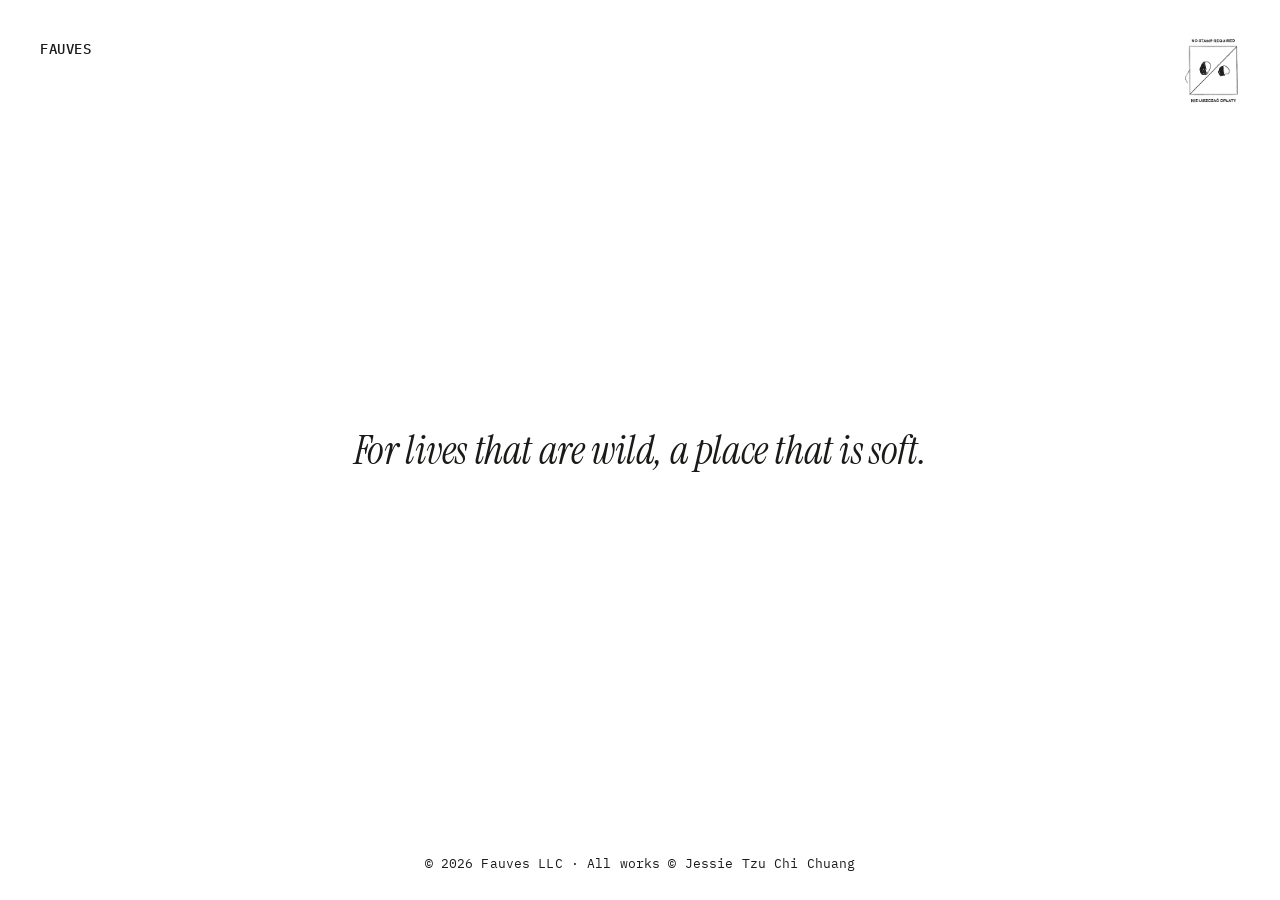
==== commit 16ef8973: "Add files via upload" ====
--- a/index.html
+++ b/index.html
@@ -3,31 +3,30 @@
 <head>
 <meta charset="utf-8">
 <meta name="viewport" content="width=device-width, initial-scale=1">
-<title>Fauves — Private sanctuaries in soft pastel</title>
-<meta name="description" content="Fauves creates private sanctuaries in soft pastel. By invitation or introduction. Studio in Cambridge, MA.">
+<title>Fauves</title>
+<meta name="description" content="Fauves is the studio of Jessie Tzu Chi Chuang: soft pastel works made for one person, one house or one place. By invitation or introduction.">
 <link rel="preconnect" href="https://fonts.googleapis.com">
 <link rel="preconnect" href="https://fonts.gstatic.com" crossorigin>
 <link rel="stylesheet" href="https://fonts.googleapis.com/css2?family=IBM+Plex+Mono:wght@400;500&amp;family=Instrument+Serif:ital@0;1&amp;display=swap">
-<link rel="stylesheet" href="/site.css">
+<link rel="stylesheet" href="/site.css?v=3">
 </head>
 <body>
-<div class="page">
+<div class="page screen">
 <header class="top">
 <a class="logo" href="/">Fauves</a>
 <div class="menu-wrap">
 <button class="stamp" type="button" aria-expanded="false" aria-controls="menu" aria-label="Menu"><img src="/stamp.png" alt=""></button>
 <nav class="menu" id="menu" aria-label="Primary">
-<a href="/works.html">Works</a>
+<a href="/apply.html">Apply</a>
 <a href="/about.html">About</a>
-<a href="/apply.html">Apply</a>
+<a href="/commissions.html">Commissions</a>
 </nav>
 </div>
 </header>
-<main class="center">
-<h1 class="tagline">For lives that are wild, a place that is soft.</h1>
-</main>
+<main class="center"><h1 class="tagline serif">For lives that are wild, a place that is soft.</h1></main>
+<div class="spacer"></div>
 <footer class="foot">© 2026 Fauves LLC · All works © Jessie Tzu Chi Chuang</footer>
 </div>
-<script src="/site.js"></script>
+<script src="/site.js?v=3"></script>
 </body>
 </html>
--- a/site.css
+++ b/site.css
@@ -1,23 +1,86 @@
-html,body{height:100%;overflow:hidden}
-body{margin:0;background:#fff;color:#1A1A18;font-family:'IBM Plex Mono',ui-monospace,monospace;-webkit-font-smoothing:antialiased}
+html,body{margin:0;background:#fff}
+body{color:#1A1A18;font-family:'IBM Plex Mono',ui-monospace,monospace;-webkit-font-smoothing:antialiased}
 a{color:#1A1A18;text-decoration:none}a:hover{color:#6B6A64}
-.page{position:relative;height:100vh;height:100dvh;overflow:hidden;box-sizing:border-box;display:flex;flex-direction:column;justify-content:space-between;padding:36px 40px 28px}
-.top{position:relative;z-index:2;display:flex;justify-content:space-between;align-items:flex-start;gap:24px;min-height:92px}
+.serif{font-family:'Instrument Serif',Georgia,serif;font-style:italic;font-weight:400;letter-spacing:-.01em}
+.label{font-size:11px;letter-spacing:.08em;text-transform:uppercase;color:#6B6A64}
+
+/* page frame */
+.page{position:relative;min-height:100vh;box-sizing:border-box;display:flex;flex-direction:column;padding:36px 40px 28px}
+.page.screen{height:100vh;height:100dvh;overflow:hidden}
+.top{position:relative;z-index:2;display:flex;justify-content:space-between;align-items:flex-start;gap:24px;min-height:69px}
 .logo{font-size:14px;font-weight:500;letter-spacing:.04em;text-transform:uppercase;padding-top:4px}
 .menu-wrap{position:relative;display:flex;flex-direction:column;align-items:flex-end}
 .stamp{background:transparent;border:0;padding:0;cursor:pointer;transition:transform 320ms cubic-bezier(.2,.7,.2,1)}
-.stamp img{width:77px;height:92px;display:block}
-.open .stamp{transform:translateX(-90px)}
-.menu{position:absolute;top:110px;right:0;z-index:2;display:none;flex-direction:column;align-items:flex-end;gap:22px;font-size:19px;letter-spacing:.02em;text-transform:uppercase}
+.stamp img{width:58px;height:69px;display:block}
+.open .stamp{transform:translateX(-76px)}
+.menu{position:absolute;top:88px;right:0;z-index:3;display:none;flex-direction:column;align-items:flex-end;gap:22px;font-size:19px;letter-spacing:.02em;text-transform:uppercase}
 .open .menu{display:flex}
 @keyframes fvIn{from{opacity:0;transform:translateY(-8px)}to{opacity:1;transform:none}}
 .menu a{opacity:0;animation:fvIn 260ms cubic-bezier(.2,.7,.2,1) forwards}
 .menu a:nth-child(1){animation-delay:40ms}.menu a:nth-child(2){animation-delay:110ms}.menu a:nth-child(3){animation-delay:180ms}
 .menu a[aria-current=page]{text-decoration:underline;text-underline-offset:5px}
+.foot{position:relative;z-index:2;text-align:center;font-size:13px;letter-spacing:.01em;padding-top:24px}
+
+/* home */
 .center{position:absolute;inset:0;z-index:1;display:flex;flex-direction:column;align-items:center;justify-content:center;gap:20px;padding:0 24px;pointer-events:none;text-align:center}
-.center a{pointer-events:auto;text-decoration:underline;text-underline-offset:3px}
-.tagline{margin:0;font-family:'Instrument Serif',Georgia,serif;font-style:italic;font-weight:400;font-size:40px;line-height:1.15;letter-spacing:-.01em}
-.note{margin:0;font-size:13px;letter-spacing:.01em;color:#6B6A64;max-width:520px;line-height:1.7}
-.foot{position:relative;z-index:2;text-align:center;font-size:13px;letter-spacing:.01em}
-@media (max-width:600px){.page{padding:24px 20px 20px}.tagline{font-size:30px}.open .stamp{transform:translateX(-70px)}}
-@media (prefers-reduced-motion:reduce){.menu a{animation-duration:1ms}.stamp{transition:none}}
+.center a{pointer-events:auto}
+.tagline{margin:0;font-size:40px;line-height:1.15}
+.spacer{flex:1}
+
+/* apply */
+.apply{flex:1;display:flex;flex-direction:column;align-items:center;justify-content:center;gap:32px;text-align:center;padding:48px 24px 72px}
+.apply p{margin:0;font-size:13px;line-height:1.8;letter-spacing:.01em;max-width:560px}
+.apply .muted{font-size:12px;color:#6B6A64}
+.apply a{text-decoration:underline;text-underline-offset:3px}
+
+/* about */
+.about{flex:1;min-height:0;display:flex;align-items:center;justify-content:center;padding:24px 0}
+.about-inner{width:100%;max-width:1040px;display:flex;flex-wrap:wrap;align-items:center;justify-content:center;gap:72px}
+.portrait{height:min(60vh,520px);aspect-ratio:4/5;max-width:100%;object-fit:cover;display:block;background:#F1F1EF}
+.about-text{flex:1 1 380px;max-width:480px;display:flex;flex-direction:column;gap:28px}
+.about-text h1{margin:0;font-size:40px;line-height:1.15}
+.about-text blockquote{margin:0;font-size:26px;line-height:1.35}
+.about-text p{margin:0;font-size:13px;line-height:1.8;letter-spacing:.01em}
+
+/* commissions */
+.hero{min-height:calc(100vh - 141px);box-sizing:border-box;display:flex;flex-wrap:wrap;align-items:center;justify-content:center;gap:64px;padding:24px 0 40px}
+.work{margin:0;display:flex;flex-direction:column;align-items:center;gap:22px}
+.work img{height:min(58vh,560px);max-width:min(62vw,800px);width:auto;object-fit:contain;display:block}
+.work figcaption{display:flex;flex-direction:column;align-items:center;gap:8px;text-align:center}
+.work h1{margin:0;font-size:34px;line-height:1.15}
+.book{display:flex;flex-direction:column;align-items:center;gap:22px}
+.stage{position:relative;width:min(34vw,440px);height:min(36vh,340px);touch-action:pan-y}
+.stage img{position:absolute;inset:0;width:100%;height:100%;object-fit:contain;opacity:0;transition:opacity 600ms ease}
+.stage img.on{opacity:1}
+.arrows{display:flex;gap:8px}
+.arrows button{width:44px;height:44px;display:flex;align-items:center;justify-content:center;background:transparent;border:0;padding:0;cursor:pointer;color:#1A1A18}
+.book-label{margin:0;text-align:center}
+.book-label em{font-family:'Instrument Serif',Georgia,serif;font-size:16px;letter-spacing:0;text-transform:none;color:#1A1A18}
+.collection{display:flex;flex-direction:column;align-items:center;gap:36px;padding:72px 0 96px;border-top:1px solid #EDEDEA}
+.collection h2{margin:0;font-weight:400}
+.row-scroll{width:100%;overflow-x:auto}
+.row{list-style:none;margin:0 auto;padding:0 40px 12px;width:max-content;min-width:100%;box-sizing:border-box;display:flex;justify-content:center;gap:48px}
+.row li{display:flex;flex-direction:column;align-items:center;gap:14px;text-align:center}
+.row button{background:transparent;border:0;padding:0;cursor:zoom-in}
+.row img{height:220px;width:auto;display:block}
+.row .t{font-size:17px}
+.row .m{font-size:10px}
+.lightbox{position:fixed;inset:0;z-index:10;background:rgba(255,255,255,.97);display:none;flex-direction:column;align-items:center;justify-content:center;gap:20px;padding:64px 24px 40px;box-sizing:border-box}
+.lightbox.show{display:flex}
+.lightbox img{max-width:100%;max-height:calc(100% - 80px);object-fit:contain}
+.lightbox .close{position:absolute;top:28px;right:32px;width:48px;height:48px;background:transparent;border:0;cursor:pointer;color:#1A1A18;display:flex;align-items:center;justify-content:center}
+.lightbox .t{font-size:22px}
+
+@media (max-width:760px){
+  .page{padding:24px 20px 20px}
+  .page.screen.about-page{height:auto;min-height:100vh;overflow:visible}
+  .tagline{font-size:30px}
+  .open .stamp{transform:translateX(-62px)}
+  .about-inner{gap:40px}
+  .portrait{height:auto;width:100%}
+  .hero{gap:40px}
+  .work img{max-width:100%;height:auto}
+  .stage{width:86vw;height:56vw}
+  .row img{height:180px}
+}
+@media (prefers-reduced-motion:reduce){.menu a{animation-duration:1ms}.stamp,.stage img{transition:none}}
